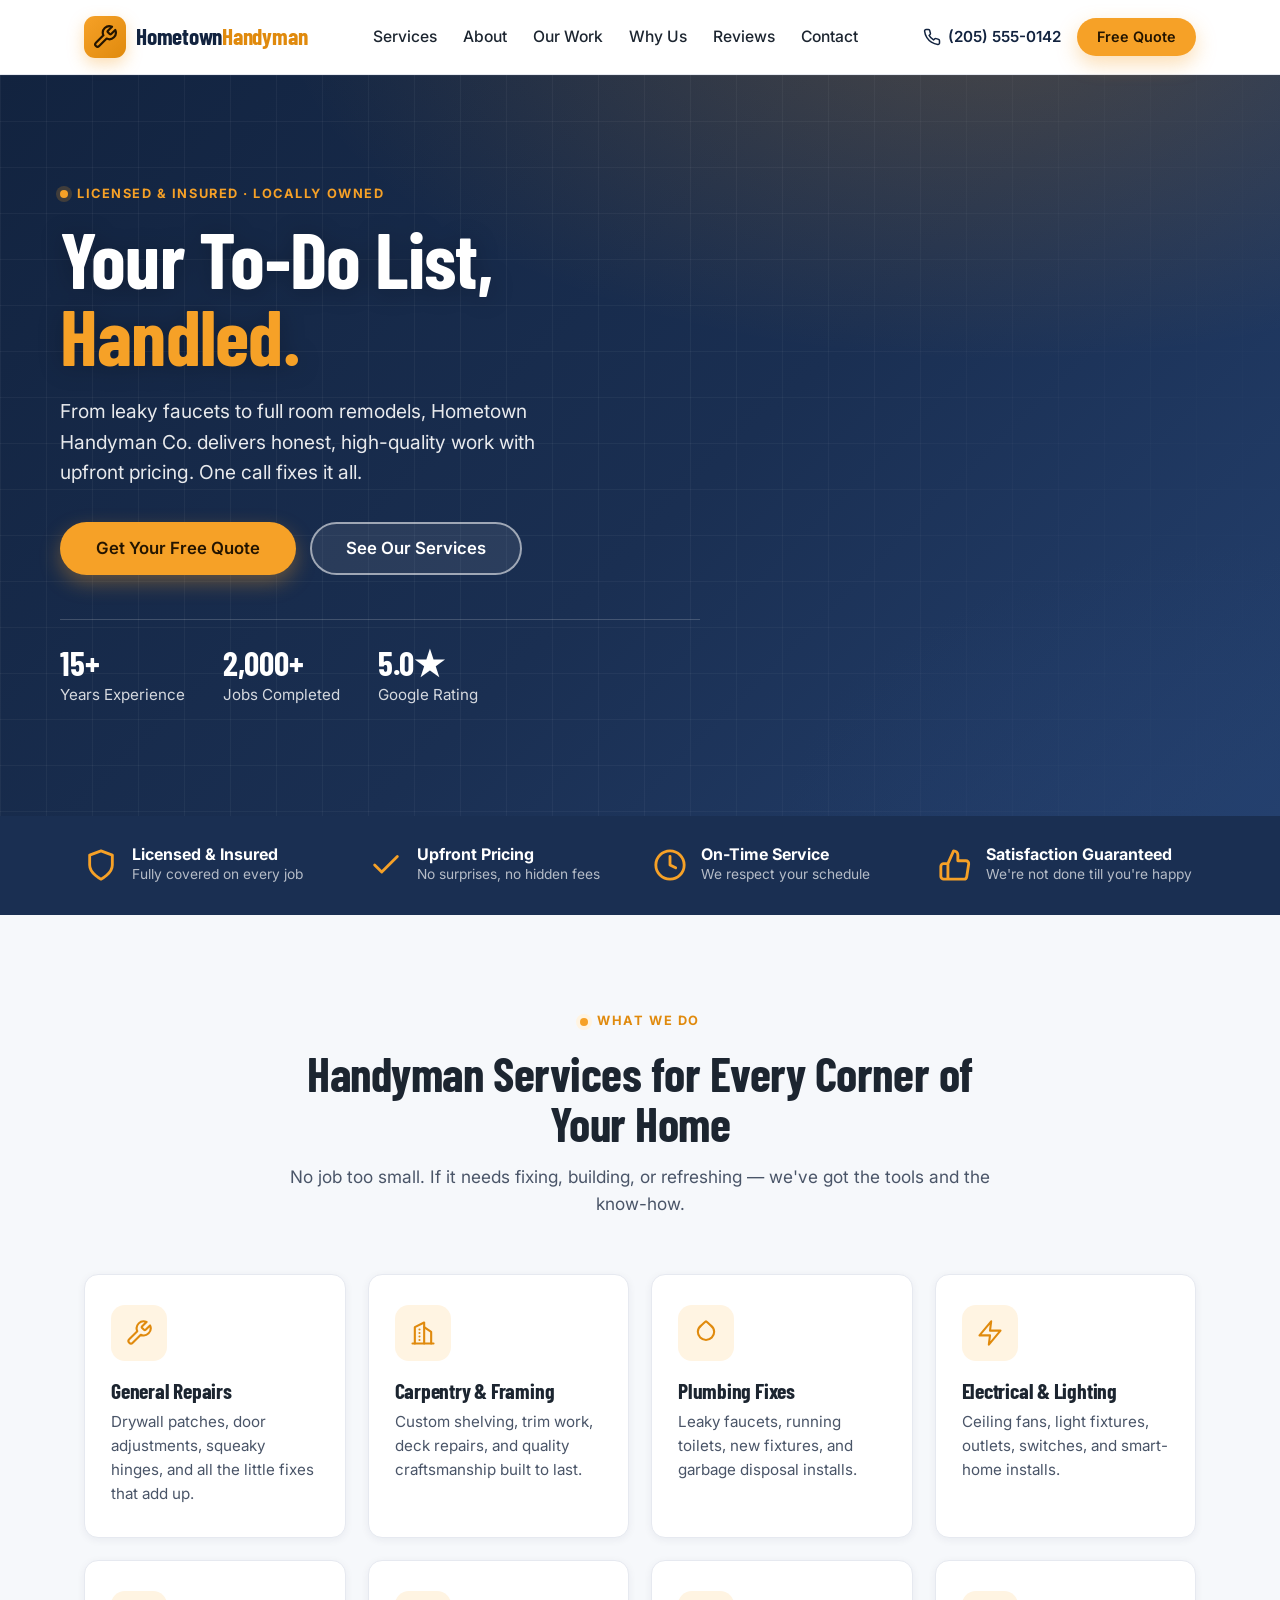
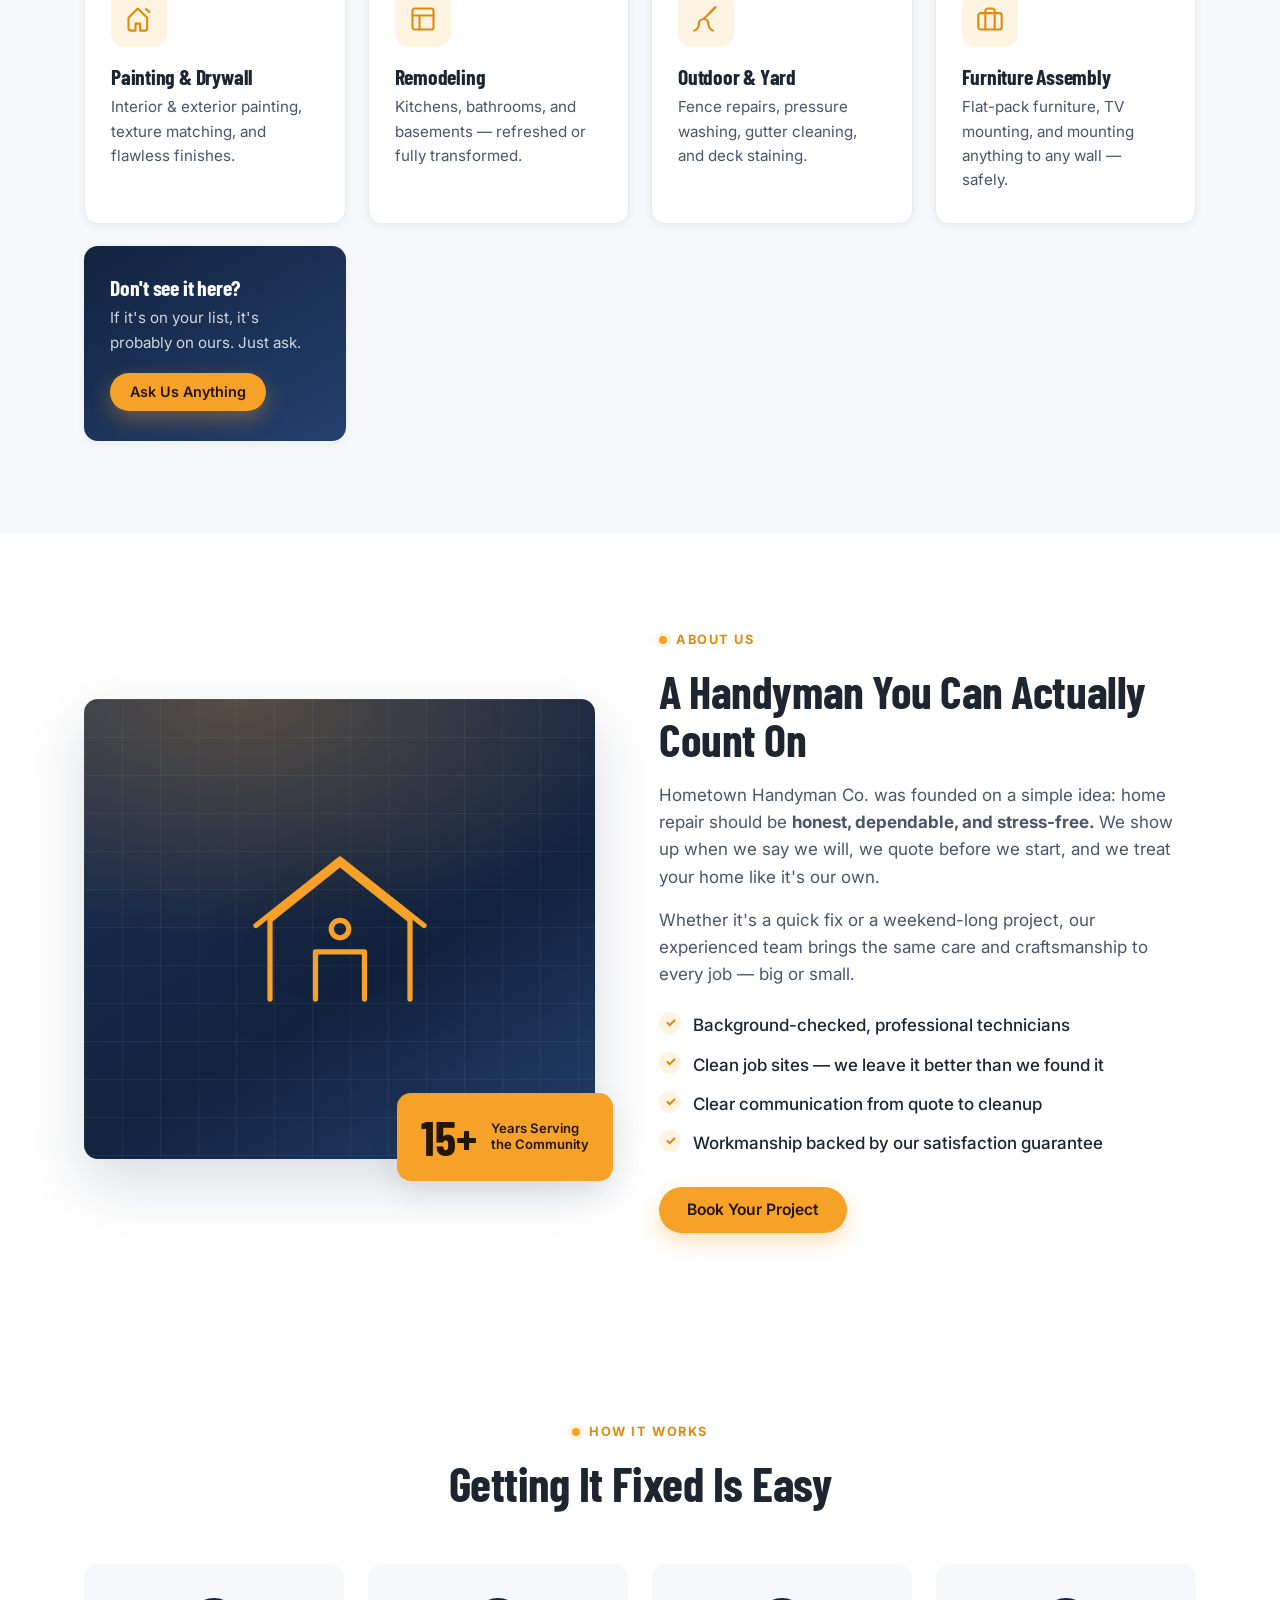
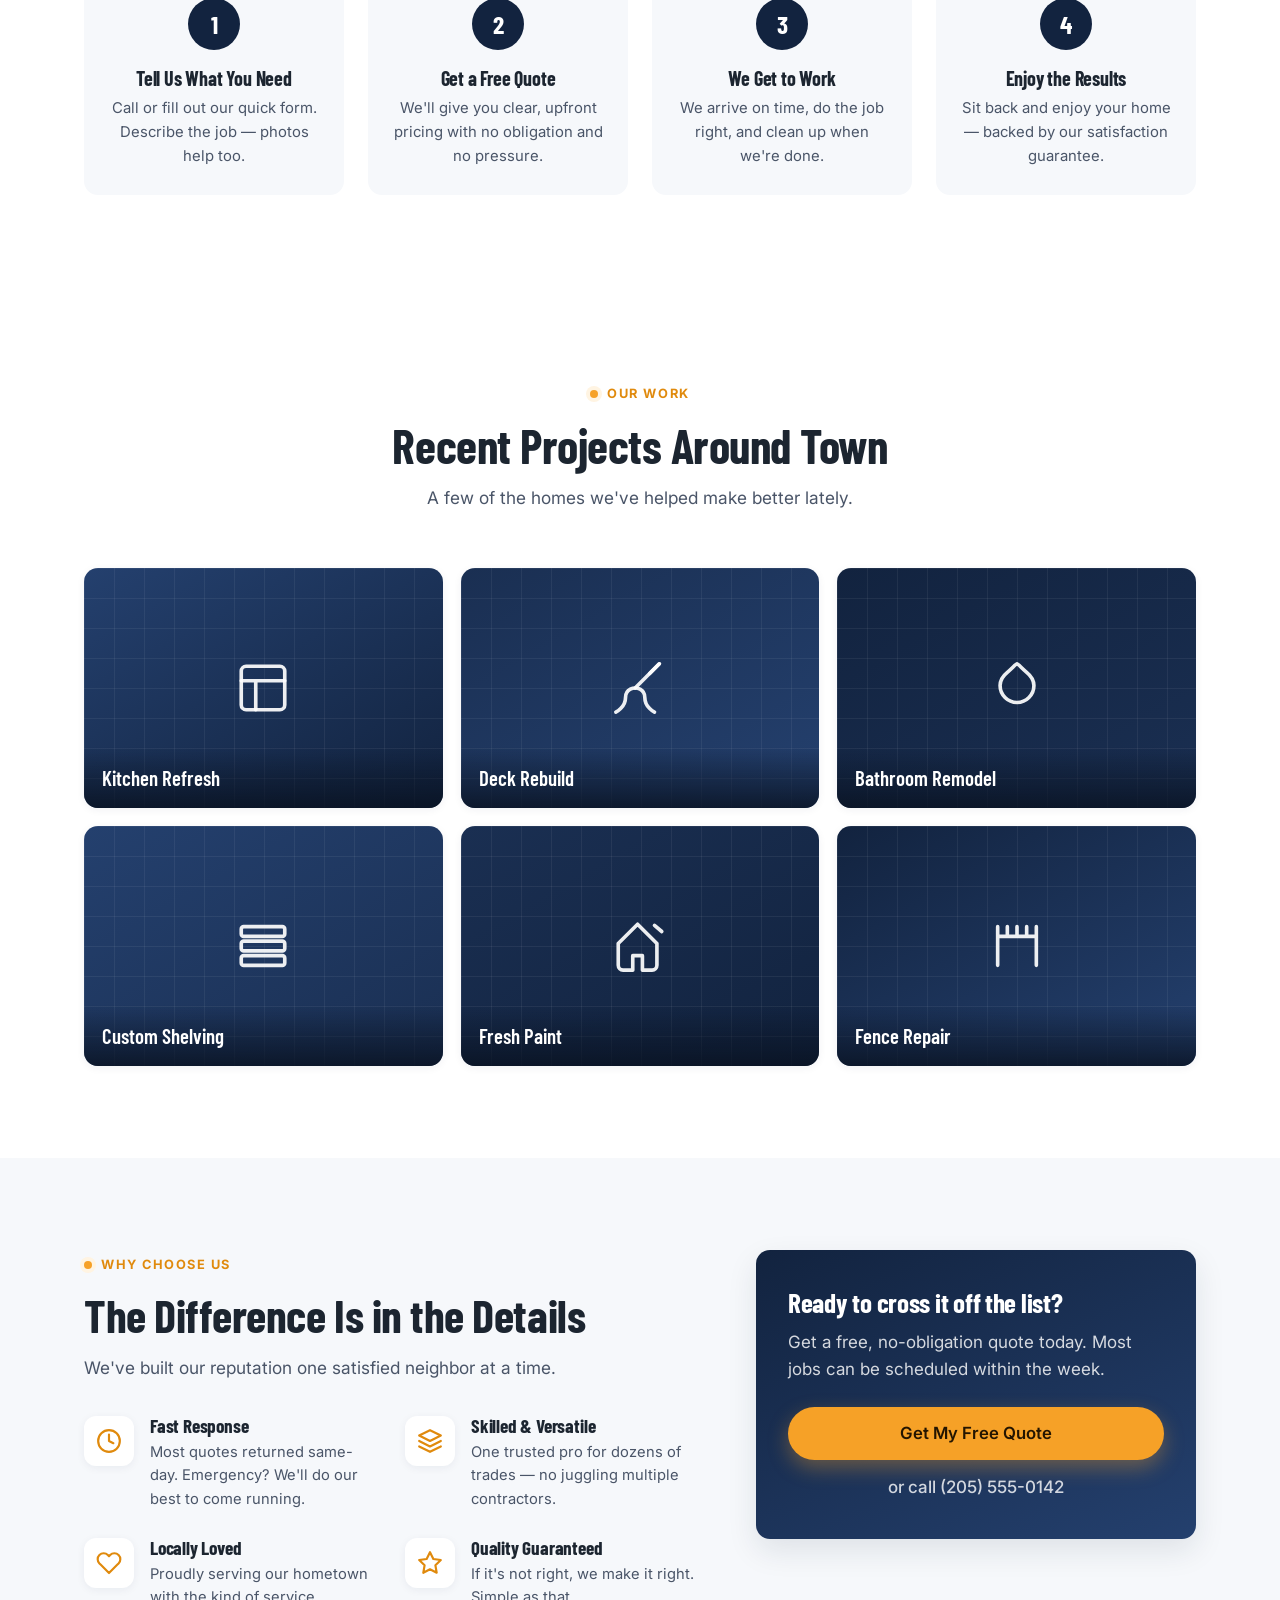
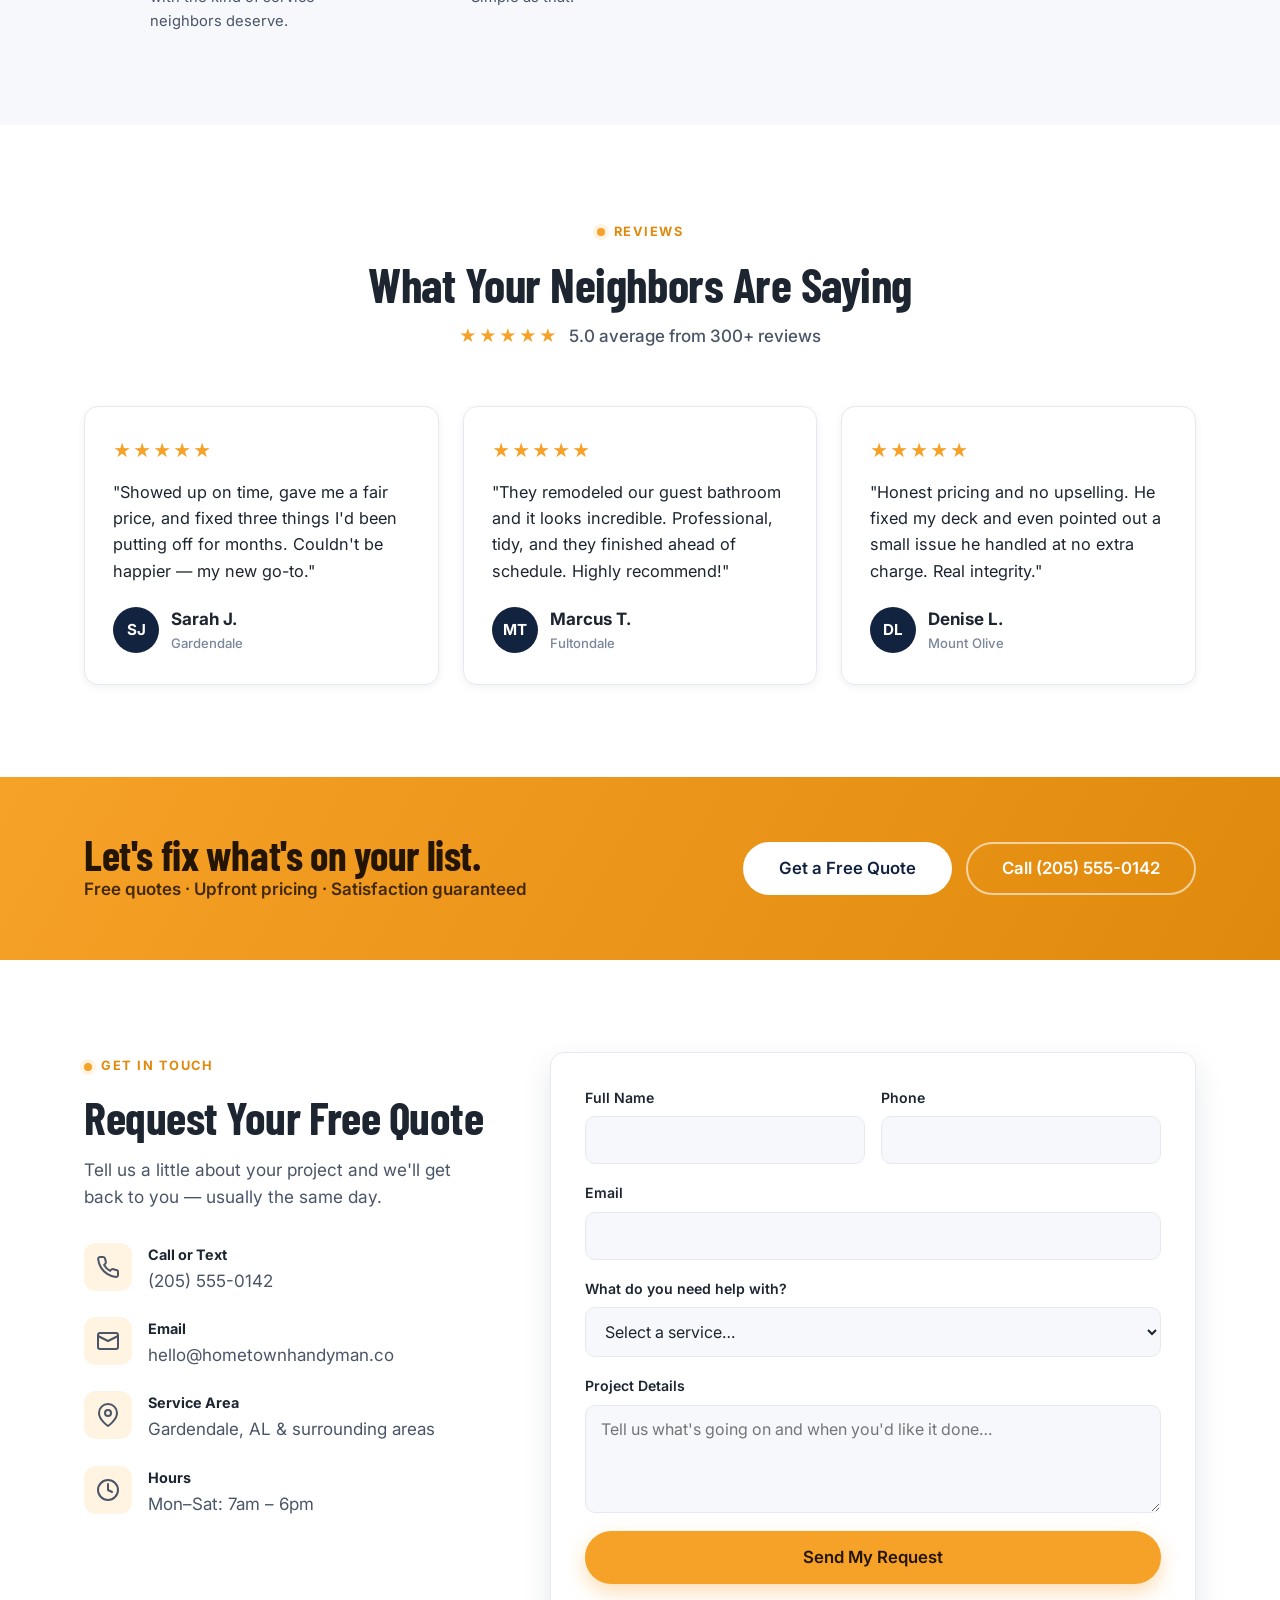
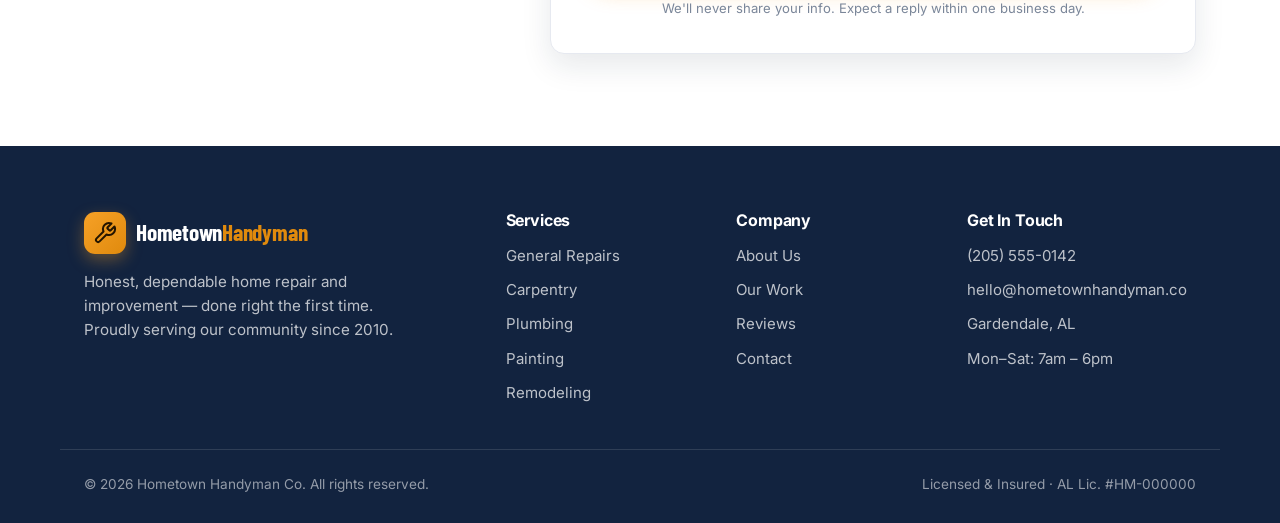
==== index.html @ 4b59eb45 "Build Hometown Handyman Co. marketing website Responsive, dependency-free static site (HTML/CSS/vani" ====
<!DOCTYPE html>
<html lang="en">
<head>
  <meta charset="UTF-8" />
  <meta name="viewport" content="width=device-width, initial-scale=1.0" />
  <title>Hometown Handyman Co. — Reliable Repairs & Home Improvements</title>
  <meta name="description" content="Hometown Handyman Co. provides professional handyman services — repairs, remodeling, carpentry, painting, and more. Licensed, insured, and locally trusted. Get a free quote today." />
  <meta name="theme-color" content="#12233f" />

  <!-- Open Graph / social preview -->
  <meta property="og:title" content="Hometown Handyman Co. — Reliable Repairs & Home Improvements" />
  <meta property="og:description" content="Licensed, insured, and locally trusted. One call fixes it all. Get your free quote today." />
  <meta property="og:type" content="website" />

  <link rel="preconnect" href="https://fonts.googleapis.com" />
  <link rel="preconnect" href="https://fonts.gstatic.com" crossorigin />
  <link href="https://fonts.googleapis.com/css2?family=Barlow+Condensed:wght@500;600;700&family=Inter:wght@400;500;600;700&display=swap" rel="stylesheet" />

  <link rel="stylesheet" href="css/styles.css" />
</head>
<body>
  <!-- ===================== HEADER / NAV ===================== -->
  <header class="site-header" id="top">
    <div class="container header-inner">
      <a href="#top" class="brand" aria-label="Hometown Handyman Co. home">
        <span class="brand-mark" aria-hidden="true">
          <svg viewBox="0 0 24 24" width="26" height="26" fill="none" stroke="currentColor" stroke-width="2" stroke-linecap="round" stroke-linejoin="round">
            <path d="M14.7 6.3a1 1 0 0 0 0 1.4l1.6 1.6a1 1 0 0 0 1.4 0l3.77-3.77a6 6 0 0 1-7.94 7.94l-6.91 6.91a2.12 2.12 0 0 1-3-3l6.91-6.91a6 6 0 0 1 7.94-7.94l-3.76 3.76z"/>
          </svg>
        </span>
        <span class="brand-text">Hometown<span class="brand-accent">Handyman</span></span>
      </a>

      <nav class="main-nav" aria-label="Primary">
        <ul>
          <li><a href="#services">Services</a></li>
          <li><a href="#about">About</a></li>
          <li><a href="#work">Our Work</a></li>
          <li><a href="#why">Why Us</a></li>
          <li><a href="#reviews">Reviews</a></li>
          <li><a href="#contact">Contact</a></li>
        </ul>
      </nav>

      <div class="header-actions">
        <a href="tel:+12055550142" class="header-phone">
          <svg viewBox="0 0 24 24" width="18" height="18" fill="none" stroke="currentColor" stroke-width="2" stroke-linecap="round" stroke-linejoin="round"><path d="M22 16.92v3a2 2 0 0 1-2.18 2 19.79 19.79 0 0 1-8.63-3.07 19.5 19.5 0 0 1-6-6 19.79 19.79 0 0 1-3.07-8.67A2 2 0 0 1 4.11 2h3a2 2 0 0 1 2 1.72c.13.96.36 1.9.7 2.81a2 2 0 0 1-.45 2.11L8.09 9.91a16 16 0 0 0 6 6l1.27-1.27a2 2 0 0 1 2.11-.45c.9.34 1.85.57 2.81.7A2 2 0 0 1 22 16.92z"/></svg>
          <span>(205) 555-0142</span>
        </a>
        <a href="#contact" class="btn btn-primary btn-sm">Free Quote</a>
      </div>

      <button class="nav-toggle" id="navToggle" aria-label="Open menu" aria-expanded="false" aria-controls="mobileNav">
        <span></span><span></span><span></span>
      </button>
    </div>

    <!-- Mobile nav -->
    <nav class="mobile-nav" id="mobileNav" aria-label="Mobile">
      <ul>
        <li><a href="#services">Services</a></li>
        <li><a href="#about">About</a></li>
        <li><a href="#work">Our Work</a></li>
        <li><a href="#why">Why Us</a></li>
        <li><a href="#reviews">Reviews</a></li>
        <li><a href="#contact">Contact</a></li>
      </ul>
      <a href="#contact" class="btn btn-primary btn-block">Get a Free Quote</a>
      <a href="tel:+12055550142" class="mobile-phone">Call (205) 555-0142</a>
    </nav>
  </header>

  <main>
    <!-- ===================== HERO ===================== -->
    <section class="hero">
      <div class="hero-bg" aria-hidden="true"></div>
      <div class="hero-overlay" aria-hidden="true"></div>
      <div class="container hero-inner">
        <div class="hero-content">
          <p class="eyebrow"><span class="dot"></span> Licensed &amp; Insured · Locally Owned</p>
          <h1>Your To-Do List,<br /><span class="highlight">Handled.</span></h1>
          <p class="hero-sub">
            From leaky faucets to full room remodels, Hometown Handyman Co. delivers
            honest, high-quality work with upfront pricing. One call fixes it all.
          </p>
          <div class="hero-cta">
            <a href="#contact" class="btn btn-primary btn-lg">Get Your Free Quote</a>
            <a href="#services" class="btn btn-ghost btn-lg">See Our Services</a>
          </div>
          <ul class="hero-badges">
            <li><strong>15+</strong> Years Experience</li>
            <li><strong>2,000+</strong> Jobs Completed</li>
            <li><strong>5.0★</strong> Google Rating</li>
          </ul>
        </div>
      </div>
    </section>

    <!-- ===================== TRUST BAR ===================== -->
    <section class="trust-bar" aria-label="Guarantees">
      <div class="container trust-grid">
        <div class="trust-item">
          <svg viewBox="0 0 24 24" fill="none" stroke="currentColor" stroke-width="2" stroke-linecap="round" stroke-linejoin="round"><path d="M12 22s8-4 8-10V5l-8-3-8 3v7c0 6 8 10 8 10z"/></svg>
          <div><h3>Licensed &amp; Insured</h3><p>Fully covered on every job</p></div>
        </div>
        <div class="trust-item">
          <svg viewBox="0 0 24 24" fill="none" stroke="currentColor" stroke-width="2" stroke-linecap="round" stroke-linejoin="round"><path d="M20 6 9 17l-5-5"/></svg>
          <div><h3>Upfront Pricing</h3><p>No surprises, no hidden fees</p></div>
        </div>
        <div class="trust-item">
          <svg viewBox="0 0 24 24" fill="none" stroke="currentColor" stroke-width="2" stroke-linecap="round" stroke-linejoin="round"><circle cx="12" cy="12" r="10"/><polyline points="12 6 12 12 16 14"/></svg>
          <div><h3>On-Time Service</h3><p>We respect your schedule</p></div>
        </div>
        <div class="trust-item">
          <svg viewBox="0 0 24 24" fill="none" stroke="currentColor" stroke-width="2" stroke-linecap="round" stroke-linejoin="round"><path d="M14 9V5a3 3 0 0 0-3-3l-4 9v11h11.28a2 2 0 0 0 2-1.7l1.38-9a2 2 0 0 0-2-2.3zM7 22H4a2 2 0 0 1-2-2v-7a2 2 0 0 1 2-2h3"/></svg>
          <div><h3>Satisfaction Guaranteed</h3><p>We're not done till you're happy</p></div>
        </div>
      </div>
    </section>

    <!-- ===================== SERVICES ===================== -->
    <section class="section services" id="services">
      <div class="container">
        <div class="section-head">
          <p class="eyebrow center"><span class="dot"></span> What We Do</p>
          <h2>Handyman Services for Every Corner of Your Home</h2>
          <p class="section-lead">No job too small. If it needs fixing, building, or refreshing — we've got the tools and the know-how.</p>
        </div>

        <div class="services-grid">
          <article class="service-card">
            <div class="service-icon"><svg viewBox="0 0 24 24" fill="none" stroke="currentColor" stroke-width="1.8" stroke-linecap="round" stroke-linejoin="round"><path d="M14.7 6.3a1 1 0 0 0 0 1.4l1.6 1.6a1 1 0 0 0 1.4 0l3.77-3.77a6 6 0 0 1-7.94 7.94l-6.91 6.91a2.12 2.12 0 0 1-3-3l6.91-6.91a6 6 0 0 1 7.94-7.94l-3.76 3.76z"/></svg></div>
            <h3>General Repairs</h3>
            <p>Drywall patches, door adjustments, squeaky hinges, and all the little fixes that add up.</p>
          </article>

          <article class="service-card">
            <div class="service-icon"><svg viewBox="0 0 24 24" fill="none" stroke="currentColor" stroke-width="1.8" stroke-linecap="round" stroke-linejoin="round"><path d="M3 21h18"/><path d="M5 21V7l8-4v18"/><path d="M19 21V11l-6-4"/><path d="M9 9v.01M9 12v.01M9 15v.01M9 18v.01"/></svg></div>
            <h3>Carpentry &amp; Framing</h3>
            <p>Custom shelving, trim work, deck repairs, and quality craftsmanship built to last.</p>
          </article>

          <article class="service-card">
            <div class="service-icon"><svg viewBox="0 0 24 24" fill="none" stroke="currentColor" stroke-width="1.8" stroke-linecap="round" stroke-linejoin="round"><path d="M19 11a7 7 0 0 1-7 7 7 7 0 0 1-7-7c0-2 1-3.9 3-5.5S11.5 2 12 2c.5 0 2 1.9 4 3.5s3 3.5 3 5.5z"/></svg></div>
            <h3>Plumbing Fixes</h3>
            <p>Leaky faucets, running toilets, new fixtures, and garbage disposal installs.</p>
          </article>

          <article class="service-card">
            <div class="service-icon"><svg viewBox="0 0 24 24" fill="none" stroke="currentColor" stroke-width="1.8" stroke-linecap="round" stroke-linejoin="round"><polygon points="13 2 3 14 12 14 11 22 21 10 12 10 13 2"/></svg></div>
            <h3>Electrical &amp; Lighting</h3>
            <p>Ceiling fans, light fixtures, outlets, switches, and smart-home installs.</p>
          </article>

          <article class="service-card">
            <div class="service-icon"><svg viewBox="0 0 24 24" fill="none" stroke="currentColor" stroke-width="1.8" stroke-linecap="round" stroke-linejoin="round"><path d="m19 11-8-8-8 8v9a2 2 0 0 0 2 2h4v-6h4v6h4a2 2 0 0 0 2-2z"/><path d="M18 3.5 21 6"/></svg></div>
            <h3>Painting &amp; Drywall</h3>
            <p>Interior &amp; exterior painting, texture matching, and flawless finishes.</p>
          </article>

          <article class="service-card">
            <div class="service-icon"><svg viewBox="0 0 24 24" fill="none" stroke="currentColor" stroke-width="1.8" stroke-linecap="round" stroke-linejoin="round"><rect x="3" y="3" width="18" height="18" rx="2"/><path d="M3 9h18M9 21V9"/></svg></div>
            <h3>Remodeling</h3>
            <p>Kitchens, bathrooms, and basements — refreshed or fully transformed.</p>
          </article>

          <article class="service-card">
            <div class="service-icon"><svg viewBox="0 0 24 24" fill="none" stroke="currentColor" stroke-width="1.8" stroke-linecap="round" stroke-linejoin="round"><path d="M2 22s4-2 4-6 4-4 4-4 4 0 4 4 4 6 4 6"/><path d="M10 12 20 2"/><path d="m16 6 4-4"/></svg></div>
            <h3>Outdoor &amp; Yard</h3>
            <p>Fence repairs, pressure washing, gutter cleaning, and deck staining.</p>
          </article>

          <article class="service-card">
            <div class="service-icon"><svg viewBox="0 0 24 24" fill="none" stroke="currentColor" stroke-width="1.8" stroke-linecap="round" stroke-linejoin="round"><rect x="2" y="7" width="20" height="14" rx="2"/><path d="M16 21V5a2 2 0 0 0-2-2h-4a2 2 0 0 0-2 2v16"/></svg></div>
            <h3>Furniture Assembly</h3>
            <p>Flat-pack furniture, TV mounting, and mounting anything to any wall — safely.</p>
          </article>

          <article class="service-card service-card--cta">
            <h3>Don't see it here?</h3>
            <p>If it's on your list, it's probably on ours. Just ask.</p>
            <a href="#contact" class="btn btn-primary btn-sm">Ask Us Anything</a>
          </article>
        </div>
      </div>
    </section>

    <!-- ===================== ABOUT ===================== -->
    <section class="section about" id="about">
      <div class="container about-grid">
        <div class="about-media">
          <div class="about-img about-img-1" role="img" aria-label="Handyman at work">
            <svg class="about-art" viewBox="0 0 240 240" fill="none" stroke="currentColor" stroke-width="6" stroke-linecap="round" stroke-linejoin="round" aria-hidden="true">
              <path d="M40 200V110l80-64 80 64v90" />
              <path d="M92 200v-54h56v54" />
              <path d="M24 116 120 40l96 76" />
              <circle cx="120" cy="120" r="10" />
            </svg>
          </div>
          <div class="about-badge">
            <span class="about-badge-num">15+</span>
            <span class="about-badge-label">Years Serving<br />the Community</span>
          </div>
        </div>
        <div class="about-content">
          <p class="eyebrow"><span class="dot"></span> About Us</p>
          <h2>A Handyman You Can Actually Count On</h2>
          <p>
            Hometown Handyman Co. was founded on a simple idea: home repair should be
            <strong>honest, dependable, and stress-free.</strong> We show up when we say we will,
            we quote before we start, and we treat your home like it's our own.
          </p>
          <p>
            Whether it's a quick fix or a weekend-long project, our experienced team brings the
            same care and craftsmanship to every job — big or small.
          </p>
          <ul class="checklist">
            <li>Background-checked, professional technicians</li>
            <li>Clean job sites — we leave it better than we found it</li>
            <li>Clear communication from quote to cleanup</li>
            <li>Workmanship backed by our satisfaction guarantee</li>
          </ul>
          <a href="#contact" class="btn btn-primary">Book Your Project</a>
        </div>
      </div>
    </section>

    <!-- ===================== PROCESS ===================== -->
    <section class="section process">
      <div class="container">
        <div class="section-head">
          <p class="eyebrow center"><span class="dot"></span> How It Works</p>
          <h2>Getting It Fixed Is Easy</h2>
        </div>
        <div class="process-grid">
          <div class="process-step">
            <span class="process-num">1</span>
            <h3>Tell Us What You Need</h3>
            <p>Call or fill out our quick form. Describe the job — photos help too.</p>
          </div>
          <div class="process-step">
            <span class="process-num">2</span>
            <h3>Get a Free Quote</h3>
            <p>We'll give you clear, upfront pricing with no obligation and no pressure.</p>
          </div>
          <div class="process-step">
            <span class="process-num">3</span>
            <h3>We Get to Work</h3>
            <p>We arrive on time, do the job right, and clean up when we're done.</p>
          </div>
          <div class="process-step">
            <span class="process-num">4</span>
            <h3>Enjoy the Results</h3>
            <p>Sit back and enjoy your home — backed by our satisfaction guarantee.</p>
          </div>
        </div>
      </div>
    </section>

    <!-- ===================== WORK / GALLERY ===================== -->
    <section class="section work" id="work">
      <div class="container">
        <div class="section-head">
          <p class="eyebrow center"><span class="dot"></span> Our Work</p>
          <h2>Recent Projects Around Town</h2>
          <p class="section-lead">A few of the homes we've helped make better lately.</p>
        </div>
        <div class="gallery">
          <figure class="gallery-item g1">
            <svg viewBox="0 0 24 24" fill="none" stroke="currentColor" stroke-width="1.5" stroke-linecap="round" stroke-linejoin="round"><rect x="3" y="3" width="18" height="18" rx="2"/><path d="M3 9h18M9 21V9"/></svg>
            <figcaption>Kitchen Refresh</figcaption>
          </figure>
          <figure class="gallery-item g2">
            <svg viewBox="0 0 24 24" fill="none" stroke="currentColor" stroke-width="1.5" stroke-linecap="round" stroke-linejoin="round"><path d="M2 22s4-2 4-6 4-4 4-4 4 0 4 4 4 6 4 6"/><path d="M10 12 20 2"/><path d="m16 6 4-4"/></svg>
            <figcaption>Deck Rebuild</figcaption>
          </figure>
          <figure class="gallery-item g3">
            <svg viewBox="0 0 24 24" fill="none" stroke="currentColor" stroke-width="1.5" stroke-linecap="round" stroke-linejoin="round"><path d="M19 11a7 7 0 0 1-7 7 7 7 0 0 1-7-7c0-2 1-3.9 3-5.5S11.5 2 12 2c.5 0 2 1.9 4 3.5s3 3.5 3 5.5z"/></svg>
            <figcaption>Bathroom Remodel</figcaption>
          </figure>
          <figure class="gallery-item g4">
            <svg viewBox="0 0 24 24" fill="none" stroke="currentColor" stroke-width="1.5" stroke-linecap="round" stroke-linejoin="round"><rect x="3" y="4" width="18" height="4" rx="1"/><rect x="3" y="10" width="18" height="4" rx="1"/><rect x="3" y="16" width="18" height="4" rx="1"/></svg>
            <figcaption>Custom Shelving</figcaption>
          </figure>
          <figure class="gallery-item g5">
            <svg viewBox="0 0 24 24" fill="none" stroke="currentColor" stroke-width="1.5" stroke-linecap="round" stroke-linejoin="round"><path d="m19 11-8-8-8 8v9a2 2 0 0 0 2 2h4v-6h4v6h4a2 2 0 0 0 2-2z"/><path d="M18 3.5 21 6"/></svg>
            <figcaption>Fresh Paint</figcaption>
          </figure>
          <figure class="gallery-item g6">
            <svg viewBox="0 0 24 24" fill="none" stroke="currentColor" stroke-width="1.5" stroke-linecap="round" stroke-linejoin="round"><path d="M4 4v16M4 8h16M20 4v16M8 4v4M12 4v4M16 4v4"/></svg>
            <figcaption>Fence Repair</figcaption>
          </figure>
        </div>
      </div>
    </section>

    <!-- ===================== WHY US ===================== -->
    <section class="section why" id="why">
      <div class="container why-grid">
        <div class="why-content">
          <p class="eyebrow"><span class="dot"></span> Why Choose Us</p>
          <h2>The Difference Is in the Details</h2>
          <p class="section-lead">We've built our reputation one satisfied neighbor at a time.</p>
          <div class="why-list">
            <div class="why-item">
              <div class="why-icon"><svg viewBox="0 0 24 24" fill="none" stroke="currentColor" stroke-width="2" stroke-linecap="round" stroke-linejoin="round"><circle cx="12" cy="12" r="10"/><polyline points="12 6 12 12 16 14"/></svg></div>
              <div><h3>Fast Response</h3><p>Most quotes returned same-day. Emergency? We'll do our best to come running.</p></div>
            </div>
            <div class="why-item">
              <div class="why-icon"><svg viewBox="0 0 24 24" fill="none" stroke="currentColor" stroke-width="2" stroke-linecap="round" stroke-linejoin="round"><path d="M12 2 2 7l10 5 10-5-10-5z"/><path d="m2 17 10 5 10-5M2 12l10 5 10-5"/></svg></div>
              <div><h3>Skilled &amp; Versatile</h3><p>One trusted pro for dozens of trades — no juggling multiple contractors.</p></div>
            </div>
            <div class="why-item">
              <div class="why-icon"><svg viewBox="0 0 24 24" fill="none" stroke="currentColor" stroke-width="2" stroke-linecap="round" stroke-linejoin="round"><path d="M20.84 4.61a5.5 5.5 0 0 0-7.78 0L12 5.67l-1.06-1.06a5.5 5.5 0 0 0-7.78 7.78l1.06 1.06L12 21.23l7.78-7.78 1.06-1.06a5.5 5.5 0 0 0 0-7.78z"/></svg></div>
              <div><h3>Locally Loved</h3><p>Proudly serving our hometown with the kind of service neighbors deserve.</p></div>
            </div>
            <div class="why-item">
              <div class="why-icon"><svg viewBox="0 0 24 24" fill="none" stroke="currentColor" stroke-width="2" stroke-linecap="round" stroke-linejoin="round"><path d="M12 2 15.09 8.26 22 9.27l-5 4.87 1.18 6.88L12 17.77l-6.18 3.25L7 14.14 2 9.27l6.91-1.01z"/></svg></div>
              <div><h3>Quality Guaranteed</h3><p>If it's not right, we make it right. Simple as that.</p></div>
            </div>
          </div>
        </div>
        <aside class="why-cta">
          <h3>Ready to cross it off the list?</h3>
          <p>Get a free, no-obligation quote today. Most jobs can be scheduled within the week.</p>
          <a href="#contact" class="btn btn-primary btn-block btn-lg">Get My Free Quote</a>
          <a href="tel:+12055550142" class="why-call">or call (205) 555-0142</a>
        </aside>
      </div>
    </section>

    <!-- ===================== REVIEWS ===================== -->
    <section class="section reviews" id="reviews">
      <div class="container">
        <div class="section-head">
          <p class="eyebrow center"><span class="dot"></span> Reviews</p>
          <h2>What Your Neighbors Are Saying</h2>
          <div class="reviews-rating"><span class="stars">★★★★★</span> <span>5.0 average from 300+ reviews</span></div>
        </div>
        <div class="reviews-grid">
          <blockquote class="review-card">
            <div class="stars">★★★★★</div>
            <p>"Showed up on time, gave me a fair price, and fixed three things I'd been putting off for months. Couldn't be happier — my new go-to."</p>
            <footer><span class="review-avatar">SJ</span><cite>Sarah J. <small>Gardendale</small></cite></footer>
          </blockquote>
          <blockquote class="review-card">
            <div class="stars">★★★★★</div>
            <p>"They remodeled our guest bathroom and it looks incredible. Professional, tidy, and they finished ahead of schedule. Highly recommend!"</p>
            <footer><span class="review-avatar">MT</span><cite>Marcus T. <small>Fultondale</small></cite></footer>
          </blockquote>
          <blockquote class="review-card">
            <div class="stars">★★★★★</div>
            <p>"Honest pricing and no upselling. He fixed my deck and even pointed out a small issue he handled at no extra charge. Real integrity."</p>
            <footer><span class="review-avatar">DL</span><cite>Denise L. <small>Mount Olive</small></cite></footer>
          </blockquote>
        </div>
      </div>
    </section>

    <!-- ===================== CTA STRIP ===================== -->
    <section class="cta-strip">
      <div class="container cta-strip-inner">
        <div>
          <h2>Let's fix what's on your list.</h2>
          <p>Free quotes · Upfront pricing · Satisfaction guaranteed</p>
        </div>
        <div class="cta-strip-actions">
          <a href="#contact" class="btn btn-light btn-lg">Get a Free Quote</a>
          <a href="tel:+12055550142" class="btn btn-outline-light btn-lg">Call (205) 555-0142</a>
        </div>
      </div>
    </section>

    <!-- ===================== CONTACT ===================== -->
    <section class="section contact" id="contact">
      <div class="container contact-grid">
        <div class="contact-info">
          <p class="eyebrow"><span class="dot"></span> Get In Touch</p>
          <h2>Request Your Free Quote</h2>
          <p class="section-lead">Tell us a little about your project and we'll get back to you — usually the same day.</p>

          <ul class="contact-details">
            <li>
              <span class="ci-icon"><svg viewBox="0 0 24 24" fill="none" stroke="currentColor" stroke-width="2" stroke-linecap="round" stroke-linejoin="round"><path d="M22 16.92v3a2 2 0 0 1-2.18 2 19.79 19.79 0 0 1-8.63-3.07 19.5 19.5 0 0 1-6-6 19.79 19.79 0 0 1-3.07-8.67A2 2 0 0 1 4.11 2h3a2 2 0 0 1 2 1.72c.13.96.36 1.9.7 2.81a2 2 0 0 1-.45 2.11L8.09 9.91a16 16 0 0 0 6 6l1.27-1.27a2 2 0 0 1 2.11-.45c.9.34 1.85.57 2.81.7A2 2 0 0 1 22 16.92z"/></svg></span>
              <div><strong>Call or Text</strong><a href="tel:+12055550142">(205) 555-0142</a></div>
            </li>
            <li>
              <span class="ci-icon"><svg viewBox="0 0 24 24" fill="none" stroke="currentColor" stroke-width="2" stroke-linecap="round" stroke-linejoin="round"><rect x="2" y="4" width="20" height="16" rx="2"/><path d="m22 7-10 5L2 7"/></svg></span>
              <div><strong>Email</strong><a href="mailto:hello@hometownhandyman.co">hello@hometownhandyman.co</a></div>
            </li>
            <li>
              <span class="ci-icon"><svg viewBox="0 0 24 24" fill="none" stroke="currentColor" stroke-width="2" stroke-linecap="round" stroke-linejoin="round"><path d="M21 10c0 7-9 13-9 13s-9-6-9-13a9 9 0 0 1 18 0z"/><circle cx="12" cy="10" r="3"/></svg></span>
              <div><strong>Service Area</strong><span>Gardendale, AL &amp; surrounding areas</span></div>
            </li>
            <li>
              <span class="ci-icon"><svg viewBox="0 0 24 24" fill="none" stroke="currentColor" stroke-width="2" stroke-linecap="round" stroke-linejoin="round"><circle cx="12" cy="12" r="10"/><polyline points="12 6 12 12 16 14"/></svg></span>
              <div><strong>Hours</strong><span>Mon–Sat: 7am – 6pm</span></div>
            </li>
          </ul>
        </div>

        <form class="contact-form" id="quoteForm" novalidate>
          <div class="form-row">
            <div class="field">
              <label for="name">Full Name</label>
              <input type="text" id="name" name="name" autocomplete="name" required />
            </div>
            <div class="field">
              <label for="phone">Phone</label>
              <input type="tel" id="phone" name="phone" autocomplete="tel" required />
            </div>
          </div>
          <div class="field">
            <label for="email">Email</label>
            <input type="email" id="email" name="email" autocomplete="email" required />
          </div>
          <div class="field">
            <label for="service">What do you need help with?</label>
            <select id="service" name="service">
              <option value="">Select a service…</option>
              <option>General Repairs</option>
              <option>Carpentry &amp; Framing</option>
              <option>Plumbing Fixes</option>
              <option>Electrical &amp; Lighting</option>
              <option>Painting &amp; Drywall</option>
              <option>Remodeling</option>
              <option>Outdoor &amp; Yard Work</option>
              <option>Furniture Assembly / Mounting</option>
              <option>Something Else</option>
            </select>
          </div>
          <div class="field">
            <label for="message">Project Details</label>
            <textarea id="message" name="message" rows="4" placeholder="Tell us what's going on and when you'd like it done…"></textarea>
          </div>
          <button type="submit" class="btn btn-primary btn-block btn-lg">Send My Request</button>
          <p class="form-note">We'll never share your info. Expect a reply within one business day.</p>
          <p class="form-success" id="formSuccess" role="status" hidden>✓ Thanks! Your request has been received. We'll be in touch shortly.</p>
        </form>
      </div>
    </section>
  </main>

  <!-- ===================== FOOTER ===================== -->
  <footer class="site-footer">
    <div class="container footer-grid">
      <div class="footer-brand">
        <a href="#top" class="brand brand--footer">
          <span class="brand-mark" aria-hidden="true">
            <svg viewBox="0 0 24 24" width="24" height="24" fill="none" stroke="currentColor" stroke-width="2" stroke-linecap="round" stroke-linejoin="round"><path d="M14.7 6.3a1 1 0 0 0 0 1.4l1.6 1.6a1 1 0 0 0 1.4 0l3.77-3.77a6 6 0 0 1-7.94 7.94l-6.91 6.91a2.12 2.12 0 0 1-3-3l6.91-6.91a6 6 0 0 1 7.94-7.94l-3.76 3.76z"/></svg>
          </span>
          <span class="brand-text">Hometown<span class="brand-accent">Handyman</span></span>
        </a>
        <p>Honest, dependable home repair and improvement — done right the first time. Proudly serving our community since 2010.</p>
      </div>
      <div class="footer-col">
        <h4>Services</h4>
        <ul>
          <li><a href="#services">General Repairs</a></li>
          <li><a href="#services">Carpentry</a></li>
          <li><a href="#services">Plumbing</a></li>
          <li><a href="#services">Painting</a></li>
          <li><a href="#services">Remodeling</a></li>
        </ul>
      </div>
      <div class="footer-col">
        <h4>Company</h4>
        <ul>
          <li><a href="#about">About Us</a></li>
          <li><a href="#work">Our Work</a></li>
          <li><a href="#reviews">Reviews</a></li>
          <li><a href="#contact">Contact</a></li>
        </ul>
      </div>
      <div class="footer-col">
        <h4>Get In Touch</h4>
        <ul>
          <li><a href="tel:+12055550142">(205) 555-0142</a></li>
          <li><a href="mailto:hello@hometownhandyman.co">hello@hometownhandyman.co</a></li>
          <li>Gardendale, AL</li>
          <li>Mon–Sat: 7am – 6pm</li>
        </ul>
      </div>
    </div>
    <div class="container footer-bottom">
      <p>© <span id="year"></span> Hometown Handyman Co. All rights reserved.</p>
      <p class="footer-lic">Licensed &amp; Insured · AL Lic. #HM-000000</p>
    </div>
  </footer>

  <script src="js/main.js"></script>
</body>
</html>
---- css/styles.css ----
/* ============================================================
   Hometown Handyman Co. — Stylesheet
   ============================================================ */

:root {
  /* Brand palette */
  --navy: #12233f;
  --navy-800: #1a2f52;
  --navy-700: #24406e;
  --amber: #f6a127;
  --amber-dark: #e08a0d;
  --amber-soft: #fff4e2;

  --ink: #1c2530;
  --body: #4a5568;
  --muted: #7a8699;
  --line: #e6e9f0;
  --bg: #ffffff;
  --bg-soft: #f6f8fb;
  --bg-navy: var(--navy);

  --radius: 14px;
  --radius-sm: 10px;
  --shadow-sm: 0 2px 8px rgba(18, 35, 63, 0.06);
  --shadow: 0 12px 30px rgba(18, 35, 63, 0.10);
  --shadow-lg: 0 24px 60px rgba(18, 35, 63, 0.16);

  --container: 1160px;
  --ff-head: "Barlow Condensed", "Arial Narrow", sans-serif;
  --ff-body: "Inter", system-ui, -apple-system, Segoe UI, Roboto, sans-serif;
}

/* ---------- Reset / base ---------- */
*, *::before, *::after { box-sizing: border-box; }
* { margin: 0; }
html { scroll-behavior: smooth; -webkit-text-size-adjust: 100%; }
body {
  font-family: var(--ff-body);
  color: var(--body);
  background: var(--bg);
  line-height: 1.6;
  font-size: 17px;
  -webkit-font-smoothing: antialiased;
  overflow-x: hidden;
}
img { max-width: 100%; display: block; }
a { color: inherit; text-decoration: none; }
ul { list-style: none; padding: 0; }
h1, h2, h3, h4 {
  font-family: var(--ff-head);
  color: var(--ink);
  line-height: 1.05;
  font-weight: 700;
  letter-spacing: -0.01em;
}

.container { width: 100%; max-width: var(--container); margin: 0 auto; padding: 0 24px; }

.section { padding: 92px 0; }
.section-head { max-width: 720px; margin: 0 auto 56px; text-align: center; }
.section-head h2 { font-size: clamp(2rem, 4vw, 3rem); margin-bottom: 14px; }
.section-lead { color: var(--body); font-size: 1.08rem; }

/* ---------- Eyebrow ---------- */
.eyebrow {
  display: inline-flex; align-items: center; gap: 9px;
  font-family: var(--ff-body);
  font-weight: 700; font-size: 0.8rem; letter-spacing: 0.12em; text-transform: uppercase;
  color: var(--amber-dark);
  margin-bottom: 16px;
}
.eyebrow.center { justify-content: center; }
.eyebrow .dot { width: 8px; height: 8px; border-radius: 50%; background: var(--amber); box-shadow: 0 0 0 4px var(--amber-soft); }

/* ---------- Buttons ---------- */
.btn {
  display: inline-flex; align-items: center; justify-content: center; gap: 8px;
  font-family: var(--ff-body); font-weight: 600; font-size: 0.98rem;
  padding: 13px 26px; border-radius: 999px; border: 2px solid transparent;
  cursor: pointer; transition: transform .15s ease, box-shadow .2s ease, background .2s ease, color .2s ease;
  white-space: nowrap; line-height: 1;
}
.btn:active { transform: translateY(1px); }
.btn-primary { background: var(--amber); color: #241500; box-shadow: 0 8px 20px rgba(246, 161, 39, 0.35); }
.btn-primary:hover { background: var(--amber-dark); transform: translateY(-2px); box-shadow: 0 12px 26px rgba(246, 161, 39, 0.45); }
.btn-ghost { background: rgba(255,255,255,.08); color: #fff; border-color: rgba(255,255,255,.55); }
.btn-ghost:hover { background: #fff; color: var(--navy); }
.btn-light { background: #fff; color: var(--navy); }
.btn-light:hover { transform: translateY(-2px); box-shadow: var(--shadow); }
.btn-outline-light { background: transparent; color: #fff; border-color: rgba(255,255,255,.6); }
.btn-outline-light:hover { background: rgba(255,255,255,.12); }
.btn-sm { padding: 10px 18px; font-size: 0.9rem; }
.btn-lg { padding: 16px 34px; font-size: 1.05rem; }
.btn-block { display: flex; width: 100%; }

/* ============================================================
   HEADER
   ============================================================ */
.site-header {
  position: sticky; top: 0; z-index: 50;
  background: rgba(255,255,255,0.92);
  backdrop-filter: saturate(180%) blur(10px);
  border-bottom: 1px solid var(--line);
  transition: box-shadow .25s ease;
}
.site-header.scrolled { box-shadow: var(--shadow-sm); }
.header-inner { display: flex; align-items: center; justify-content: space-between; height: 74px; gap: 20px; }

.brand { display: inline-flex; align-items: center; gap: 10px; font-family: var(--ff-head); font-weight: 700; font-size: 1.45rem; color: var(--navy); letter-spacing: -0.01em; }
.brand-mark {
  display: grid; place-items: center; width: 42px; height: 42px; border-radius: 11px;
  background: linear-gradient(135deg, var(--amber), var(--amber-dark)); color: #241500;
  box-shadow: 0 6px 16px rgba(246,161,39,.35);
}
.brand-text { line-height: 1; }
.brand-accent { color: var(--amber-dark); }

.main-nav ul { display: flex; gap: 26px; }
.main-nav a { font-weight: 500; font-size: 0.98rem; color: var(--ink); position: relative; padding: 6px 0; transition: color .2s; white-space: nowrap; }
.main-nav a::after { content: ""; position: absolute; left: 0; bottom: 0; width: 0; height: 2px; background: var(--amber); transition: width .25s ease; }
.main-nav a:hover { color: var(--amber-dark); }
.main-nav a:hover::after { width: 100%; }

.header-actions { display: flex; align-items: center; gap: 16px; }
.header-phone { display: inline-flex; align-items: center; gap: 7px; font-weight: 600; color: var(--navy); font-size: 0.95rem; white-space: nowrap; }
.header-phone:hover { color: var(--amber-dark); }

/* mobile toggle */
.nav-toggle { display: none; flex-direction: column; gap: 5px; background: none; border: 0; cursor: pointer; padding: 8px; }
.nav-toggle span { width: 26px; height: 3px; background: var(--navy); border-radius: 3px; transition: transform .25s ease, opacity .2s ease; }
.nav-toggle.open span:nth-child(1) { transform: translateY(8px) rotate(45deg); }
.nav-toggle.open span:nth-child(2) { opacity: 0; }
.nav-toggle.open span:nth-child(3) { transform: translateY(-8px) rotate(-45deg); }

.mobile-nav {
  display: none; flex-direction: column; gap: 6px; padding: 18px 24px 26px;
  background: #fff; border-bottom: 1px solid var(--line);
}
.mobile-nav.open { display: flex; }
.mobile-nav ul { display: flex; flex-direction: column; }
.mobile-nav a { padding: 12px 4px; font-weight: 500; border-bottom: 1px solid var(--line); color: var(--ink); }
.mobile-nav .btn { margin-top: 14px; }
.mobile-phone { text-align: center; margin-top: 12px; font-weight: 600; color: var(--navy); }

/* ============================================================
   HERO
   ============================================================ */
.hero { position: relative; color: #fff; overflow: hidden; background: var(--navy); }
.hero-bg {
  position: absolute; inset: 0;
  background:
    radial-gradient(1200px 600px at 78% -10%, rgba(246,161,39,0.22), transparent 60%),
    radial-gradient(900px 500px at 100% 100%, rgba(36,64,110,0.55), transparent 55%),
    linear-gradient(135deg, #12233f 0%, #1a2f52 55%, #24406e 100%);
}
.hero-overlay {
  position: absolute; inset: 0;
  /* Blueprint grid texture */
  background-image:
    linear-gradient(rgba(255,255,255,0.045) 1px, transparent 1px),
    linear-gradient(90deg, rgba(255,255,255,0.045) 1px, transparent 1px);
  background-size: 46px 46px;
  -webkit-mask-image: linear-gradient(105deg, #000 0%, #000 55%, transparent 100%);
          mask-image: linear-gradient(105deg, #000 0%, #000 55%, transparent 100%);
}
.hero-inner { position: relative; z-index: 2; padding: 104px 0 108px; }
.hero-content { max-width: 640px; }
.hero .eyebrow { color: var(--amber); }
.hero .eyebrow .dot { box-shadow: 0 0 0 4px rgba(246,161,39,.2); }
.hero h1 {
  color: #fff; font-size: clamp(2.9rem, 6.5vw, 4.9rem); line-height: 0.98; margin-bottom: 22px;
  text-shadow: 0 2px 24px rgba(0,0,0,.25);
}
.hero h1 .highlight { color: var(--amber); }
.hero-sub { font-size: 1.2rem; color: rgba(255,255,255,.9); max-width: 540px; margin-bottom: 34px; }
.hero-cta { display: flex; gap: 14px; flex-wrap: wrap; margin-bottom: 44px; }
.hero-badges { display: flex; gap: 38px; flex-wrap: wrap; padding-top: 26px; border-top: 1px solid rgba(255,255,255,.18); }
.hero-badges li { font-size: 0.95rem; color: rgba(255,255,255,.82); }
.hero-badges strong { display: block; font-family: var(--ff-head); font-size: 2.1rem; color: #fff; line-height: 1; margin-bottom: 4px; }

/* ============================================================
   TRUST BAR
   ============================================================ */
.trust-bar { background: var(--navy-800); color: #fff; padding: 30px 0; }
.trust-grid { display: grid; grid-template-columns: repeat(4, 1fr); gap: 26px; }
.trust-item { display: flex; align-items: center; gap: 14px; }
.trust-item svg { width: 34px; height: 34px; color: var(--amber); flex-shrink: 0; }
.trust-item h3 { color: #fff; font-family: var(--ff-body); font-size: 1rem; font-weight: 700; letter-spacing: 0; }
.trust-item p { font-size: 0.86rem; color: rgba(255,255,255,.68); }

/* ============================================================
   SERVICES
   ============================================================ */
.services { background: var(--bg-soft); }
.services-grid { display: grid; grid-template-columns: repeat(4, 1fr); gap: 22px; }
.service-card {
  background: #fff; border: 1px solid var(--line); border-radius: var(--radius);
  padding: 30px 26px; box-shadow: var(--shadow-sm);
  transition: transform .2s ease, box-shadow .25s ease, border-color .2s ease;
}
.service-card:hover { transform: translateY(-6px); box-shadow: var(--shadow); border-color: transparent; }
.service-icon {
  display: grid; place-items: center; width: 56px; height: 56px; border-radius: 14px;
  background: var(--amber-soft); color: var(--amber-dark); margin-bottom: 18px;
}
.service-icon svg { width: 28px; height: 28px; }
.service-card h3 { font-size: 1.35rem; margin-bottom: 8px; }
.service-card p { font-size: 0.95rem; color: var(--body); }
.service-card--cta {
  background: linear-gradient(150deg, var(--navy), var(--navy-700));
  color: #fff; display: flex; flex-direction: column; align-items: flex-start; justify-content: center;
  border: none;
}
.service-card--cta h3 { color: #fff; }
.service-card--cta p { color: rgba(255,255,255,.8); margin-bottom: 18px; }

/* ============================================================
   ABOUT
   ============================================================ */
.about-grid { display: grid; grid-template-columns: 1fr 1.05fr; gap: 64px; align-items: center; }
.about-media { position: relative; }
.about-img {
  border-radius: var(--radius); min-height: 460px; box-shadow: var(--shadow-lg);
  display: grid; place-items: center; overflow: hidden; position: relative; color: rgba(255,255,255,.9);
}
.about-img-1 {
  background:
    radial-gradient(700px 400px at 30% 0%, rgba(246,161,39,0.28), transparent 60%),
    linear-gradient(150deg, #1a2f52 0%, #12233f 60%, #24406e 100%);
}
.about-img-1::before {
  content: ""; position: absolute; inset: 0;
  background-image:
    linear-gradient(rgba(255,255,255,0.05) 1px, transparent 1px),
    linear-gradient(90deg, rgba(255,255,255,0.05) 1px, transparent 1px);
  background-size: 38px 38px;
}
.about-art { width: 46%; max-width: 210px; color: var(--amber); position: relative; z-index: 1; filter: drop-shadow(0 8px 24px rgba(0,0,0,.35)); }
.about-badge {
  position: absolute; right: -18px; bottom: -22px;
  background: var(--amber); color: #241500; border-radius: var(--radius);
  padding: 20px 24px; box-shadow: var(--shadow); display: flex; align-items: center; gap: 14px;
}
.about-badge-num { font-family: var(--ff-head); font-size: 3rem; font-weight: 700; line-height: 1; }
.about-badge-label { font-size: 0.82rem; font-weight: 600; line-height: 1.2; }

.about-content h2 { font-size: clamp(2rem, 4vw, 2.9rem); margin-bottom: 18px; }
.about-content p { margin-bottom: 16px; }
.checklist { margin: 24px 0 30px; display: grid; gap: 12px; }
.checklist li { position: relative; padding-left: 34px; color: var(--ink); font-weight: 500; }
.checklist li::before {
  content: "✓"; position: absolute; left: 0; top: 0;
  width: 22px; height: 22px; border-radius: 50%; background: var(--amber-soft); color: var(--amber-dark);
  display: grid; place-items: center; font-size: 0.8rem; font-weight: 800;
}

/* ============================================================
   PROCESS
   ============================================================ */
.process-grid { display: grid; grid-template-columns: repeat(4, 1fr); gap: 24px; counter-reset: step; }
.process-step { position: relative; padding: 34px 24px 26px; background: var(--bg-soft); border-radius: var(--radius); text-align: center; }
.process-num {
  display: grid; place-items: center; width: 52px; height: 52px; margin: 0 auto 18px;
  border-radius: 50%; background: var(--navy); color: #fff; font-family: var(--ff-head); font-size: 1.6rem; font-weight: 700;
}
.process-step h3 { font-size: 1.25rem; margin-bottom: 8px; }
.process-step p { font-size: 0.93rem; }

/* ============================================================
   WORK / GALLERY
   ============================================================ */
.gallery { display: grid; grid-template-columns: repeat(3, 1fr); gap: 18px; }
.gallery-item {
  position: relative; min-height: 240px; border-radius: var(--radius); overflow: hidden;
  box-shadow: var(--shadow-sm); display: grid; place-items: center;
  transition: transform .2s ease, box-shadow .25s ease;
}
.gallery-item:hover { transform: translateY(-5px); box-shadow: var(--shadow); }
.gallery-item::before {
  content: ""; position: absolute; inset: 0;
  background-image:
    linear-gradient(rgba(255,255,255,0.06) 1px, transparent 1px),
    linear-gradient(90deg, rgba(255,255,255,0.06) 1px, transparent 1px);
  background-size: 30px 30px;
}
.gallery-item svg { width: 58px; height: 58px; color: rgba(255,255,255,.92); position: relative; z-index: 1; transition: transform .25s ease; }
.gallery-item:hover svg { transform: scale(1.08); }
.gallery-item figcaption {
  position: absolute; left: 0; right: 0; bottom: 0; z-index: 2; padding: 14px 18px;
  color: #fff; font-family: var(--ff-head); font-size: 1.3rem; font-weight: 600;
  background: linear-gradient(to top, rgba(9,18,33,.82), transparent);
}
.g1 { background: linear-gradient(150deg, #24406e, #12233f); }
.g2 { background: linear-gradient(150deg, #1a2f52, #24406e); }
.g3 { background: linear-gradient(150deg, #12233f, #1a2f52); }
.g4 { background: linear-gradient(150deg, #24406e, #1a2f52); }
.g5 { background: linear-gradient(150deg, #1a2f52, #12233f); }
.g6 { background: linear-gradient(150deg, #12233f, #24406e); }

/* ============================================================
   WHY US
   ============================================================ */
.why { background: var(--bg-soft); }
.why-grid { display: grid; grid-template-columns: 1.4fr 1fr; gap: 56px; align-items: start; }
.why-content h2 { font-size: clamp(2rem, 4vw, 2.9rem); margin-bottom: 14px; }
.why-list { display: grid; grid-template-columns: 1fr 1fr; gap: 26px; margin-top: 34px; }
.why-item { display: flex; gap: 16px; }
.why-icon { flex-shrink: 0; display: grid; place-items: center; width: 50px; height: 50px; border-radius: 12px; background: #fff; color: var(--amber-dark); box-shadow: var(--shadow-sm); }
.why-icon svg { width: 26px; height: 26px; }
.why-item h3 { font-size: 1.2rem; margin-bottom: 5px; }
.why-item p { font-size: 0.92rem; }
.why-cta {
  background: linear-gradient(155deg, var(--navy), var(--navy-700)); color: #fff;
  border-radius: var(--radius); padding: 38px 32px; box-shadow: var(--shadow); position: sticky; top: 100px;
}
.why-cta h3 { color: #fff; font-size: 1.7rem; margin-bottom: 12px; }
.why-cta p { color: rgba(255,255,255,.82); margin-bottom: 24px; }
.why-call { display: block; text-align: center; margin-top: 14px; color: rgba(255,255,255,.8); font-weight: 500; }
.why-call:hover { color: var(--amber); }

/* ============================================================
   REVIEWS
   ============================================================ */
.reviews-rating { display: flex; align-items: center; justify-content: center; gap: 10px; margin-top: 12px; color: var(--body); font-weight: 500; }
.stars { color: var(--amber); letter-spacing: 2px; }
.reviews-grid { display: grid; grid-template-columns: repeat(3, 1fr); gap: 24px; }
.review-card { background: #fff; border: 1px solid var(--line); border-radius: var(--radius); padding: 30px 28px; box-shadow: var(--shadow-sm); }
.review-card .stars { font-size: 1.1rem; margin-bottom: 14px; display: block; }
.review-card p { color: var(--ink); font-size: 1.02rem; margin-bottom: 22px; }
.review-card footer { display: flex; align-items: center; gap: 12px; }
.review-avatar { display: grid; place-items: center; width: 46px; height: 46px; border-radius: 50%; background: var(--navy); color: #fff; font-weight: 700; font-size: 0.95rem; }
.review-card cite { font-style: normal; font-weight: 700; color: var(--ink); }
.review-card cite small { display: block; font-weight: 500; color: var(--muted); font-size: 0.82rem; }

/* ============================================================
   CTA STRIP
   ============================================================ */
.cta-strip { background: linear-gradient(120deg, var(--amber), var(--amber-dark)); color: #241500; padding: 56px 0; }
.cta-strip-inner { display: flex; align-items: center; justify-content: space-between; gap: 30px; flex-wrap: wrap; }
.cta-strip h2 { color: #241500; font-size: clamp(1.8rem, 3.5vw, 2.6rem); }
.cta-strip p { font-weight: 600; opacity: .85; }
.cta-strip-actions { display: flex; gap: 14px; flex-wrap: wrap; }
.cta-strip .btn-light { color: var(--navy); }

/* ============================================================
   CONTACT
   ============================================================ */
.contact-grid { display: grid; grid-template-columns: 1fr 1.1fr; gap: 60px; align-items: start; }
.contact-info h2 { font-size: clamp(2rem, 4vw, 2.9rem); margin-bottom: 14px; }
.contact-details { margin-top: 32px; display: grid; gap: 22px; }
.contact-details li { display: flex; gap: 16px; align-items: flex-start; }
.ci-icon { flex-shrink: 0; display: grid; place-items: center; width: 48px; height: 48px; border-radius: 12px; background: var(--amber-soft); color: var(--amber-dark); }
.ci-icon svg { width: 24px; height: 24px; }
.contact-details strong { display: block; color: var(--ink); font-size: 0.9rem; margin-bottom: 2px; }
.contact-details a, .contact-details span { color: var(--body); }
.contact-details a:hover { color: var(--amber-dark); }

.contact-form { background: #fff; border: 1px solid var(--line); border-radius: var(--radius); padding: 34px; box-shadow: var(--shadow); }
.form-row { display: grid; grid-template-columns: 1fr 1fr; gap: 16px; }
.field { margin-bottom: 18px; display: flex; flex-direction: column; }
.field label { font-size: 0.88rem; font-weight: 600; color: var(--ink); margin-bottom: 7px; }
.field input, .field select, .field textarea {
  font-family: var(--ff-body); font-size: 1rem; color: var(--ink);
  padding: 13px 15px; border: 1.5px solid var(--line); border-radius: var(--radius-sm);
  background: var(--bg-soft); transition: border-color .2s, box-shadow .2s, background .2s;
}
.field input:focus, .field select:focus, .field textarea:focus {
  outline: none; border-color: var(--amber); background: #fff; box-shadow: 0 0 0 3px rgba(246,161,39,.16);
}
.field textarea { resize: vertical; }
.field input.invalid, .field select.invalid, .field textarea.invalid { border-color: #e0523c; box-shadow: 0 0 0 3px rgba(224,82,60,.12); }
.form-note { font-size: 0.82rem; color: var(--muted); text-align: center; margin-top: 14px; }
.form-success { margin-top: 16px; text-align: center; font-weight: 600; color: #1f8a4c; background: #e9f8ef; border: 1px solid #bfe9cf; padding: 12px; border-radius: var(--radius-sm); }

/* ============================================================
   FOOTER
   ============================================================ */
.site-footer { background: var(--navy); color: rgba(255,255,255,.72); padding: 66px 0 28px; }
.footer-grid { display: grid; grid-template-columns: 2fr 1fr 1fr 1.2fr; gap: 40px; padding-bottom: 44px; border-bottom: 1px solid rgba(255,255,255,.12); }
.brand--footer { color: #fff; margin-bottom: 16px; }
.footer-brand p { font-size: 0.95rem; max-width: 320px; }
.footer-col h4 { color: #fff; font-family: var(--ff-body); font-size: 1rem; font-weight: 700; margin-bottom: 16px; }
.footer-col ul { display: grid; gap: 10px; }
.footer-col a, .footer-col li { font-size: 0.94rem; color: rgba(255,255,255,.72); transition: color .2s; }
.footer-col a:hover { color: var(--amber); }
.footer-bottom { display: flex; align-items: center; justify-content: space-between; flex-wrap: wrap; gap: 10px; padding-top: 24px; font-size: 0.85rem; color: rgba(255,255,255,.55); }

/* ============================================================
   RESPONSIVE
   ============================================================ */
@media (max-width: 1024px) {
  .services-grid { grid-template-columns: repeat(2, 1fr); }
  .process-grid { grid-template-columns: repeat(2, 1fr); }
  .trust-grid { grid-template-columns: repeat(2, 1fr); }
  .why-grid { grid-template-columns: 1fr; gap: 40px; }
  .why-cta { position: static; }
  .footer-grid { grid-template-columns: 1fr 1fr; }
}

@media (max-width: 860px) {
  .main-nav, .header-phone { display: none; }
  .nav-toggle { display: flex; }
  .header-actions .btn { display: none; }
  .about-grid { grid-template-columns: 1fr; gap: 56px; }
  .about-media { max-width: 520px; }
  .contact-grid { grid-template-columns: 1fr; gap: 44px; }
  .gallery { grid-template-columns: repeat(2, 1fr); }
}

@media (max-width: 560px) {
  body { font-size: 16px; }
  .section { padding: 66px 0; }
  .container { padding: 0 18px; }
  .hero-inner { padding: 72px 0 76px; }
  .hero-cta { flex-direction: column; }
  .hero-cta .btn { width: 100%; }
  .hero-badges { gap: 24px; }
  .services-grid, .process-grid, .trust-grid, .gallery, .reviews-grid, .why-list { grid-template-columns: 1fr; }
  .form-row { grid-template-columns: 1fr; }
  .footer-grid { grid-template-columns: 1fr; gap: 30px; }
  .about-badge { right: 12px; }
  .cta-strip-inner { flex-direction: column; text-align: center; }
  .cta-strip-actions { justify-content: center; }
}

/* Reduced motion */
@media (prefers-reduced-motion: reduce) {
  html { scroll-behavior: auto; }
  *, *::before, *::after { animation-duration: .01ms !important; transition-duration: .01ms !important; }
}

/* Reveal-on-scroll */
.reveal { opacity: 0; transform: translateY(24px); transition: opacity .6s ease, transform .6s ease; }
.reveal.visible { opacity: 1; transform: none; }
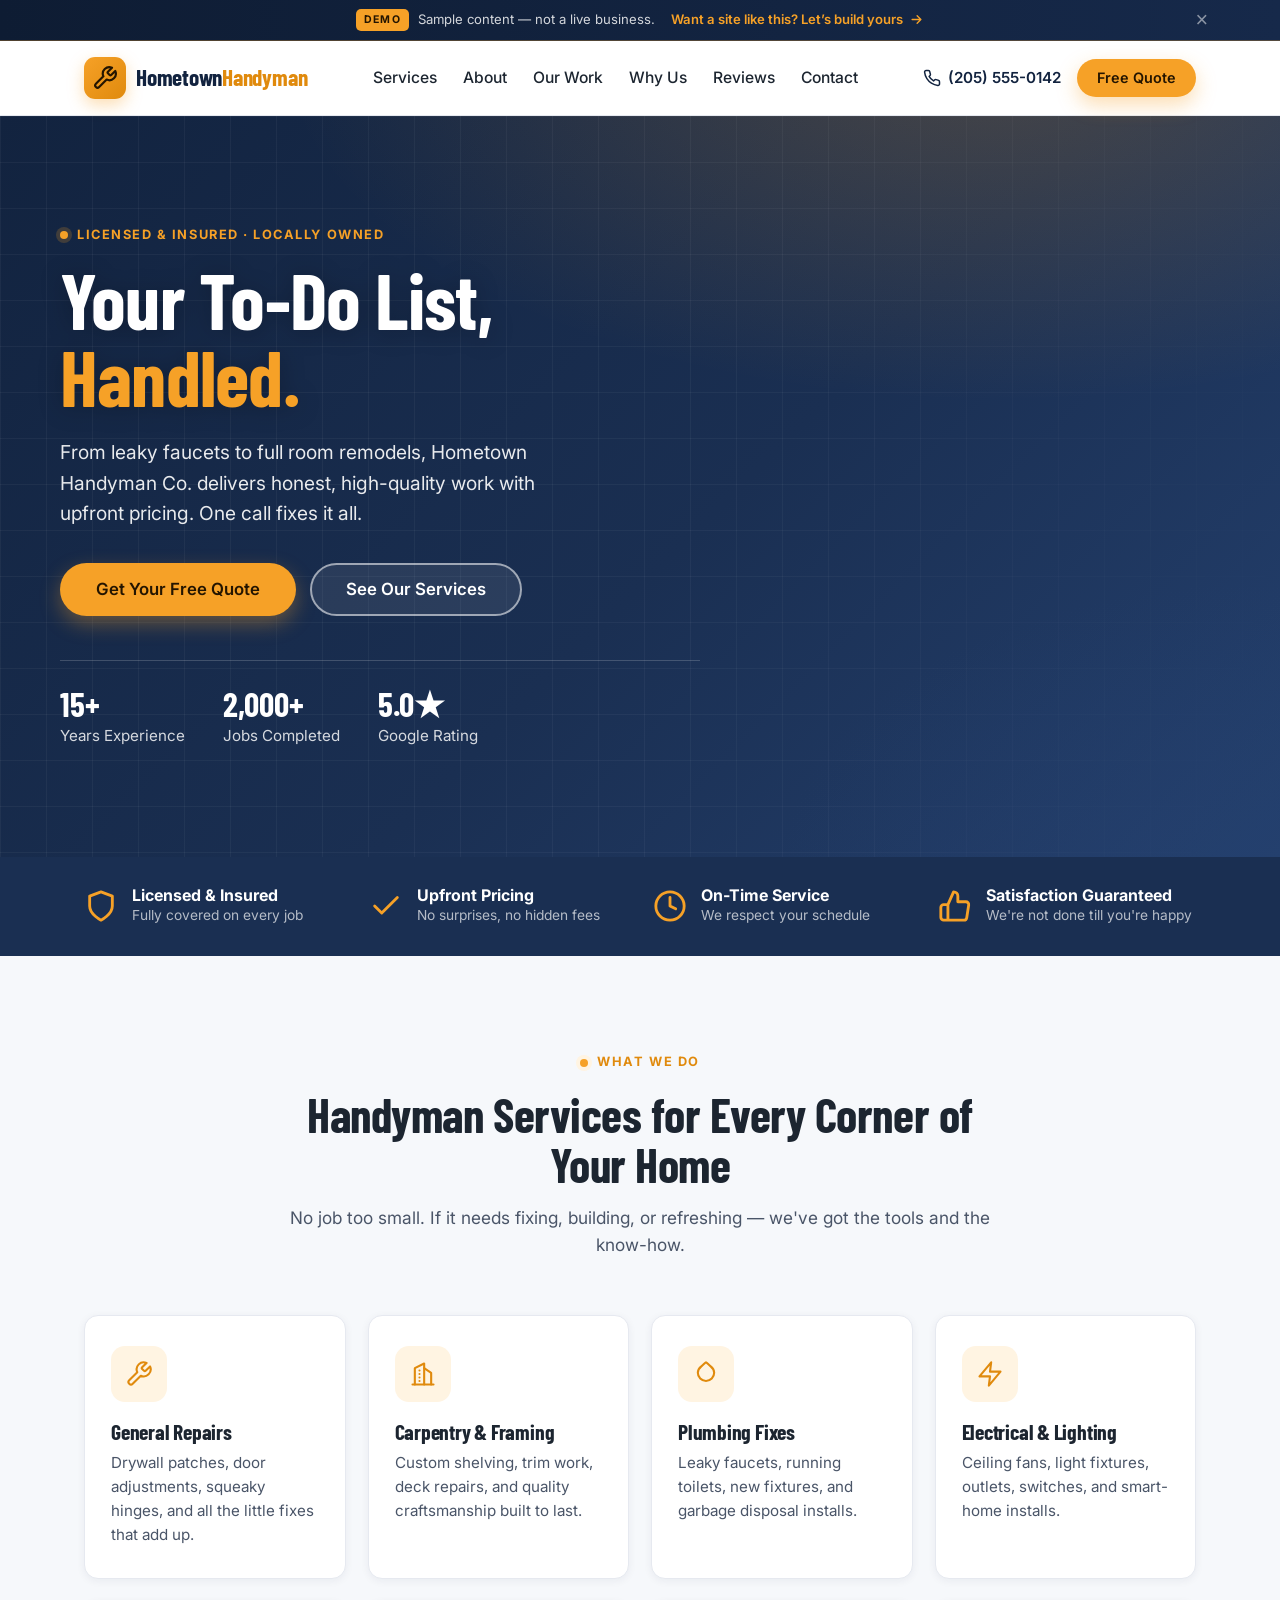
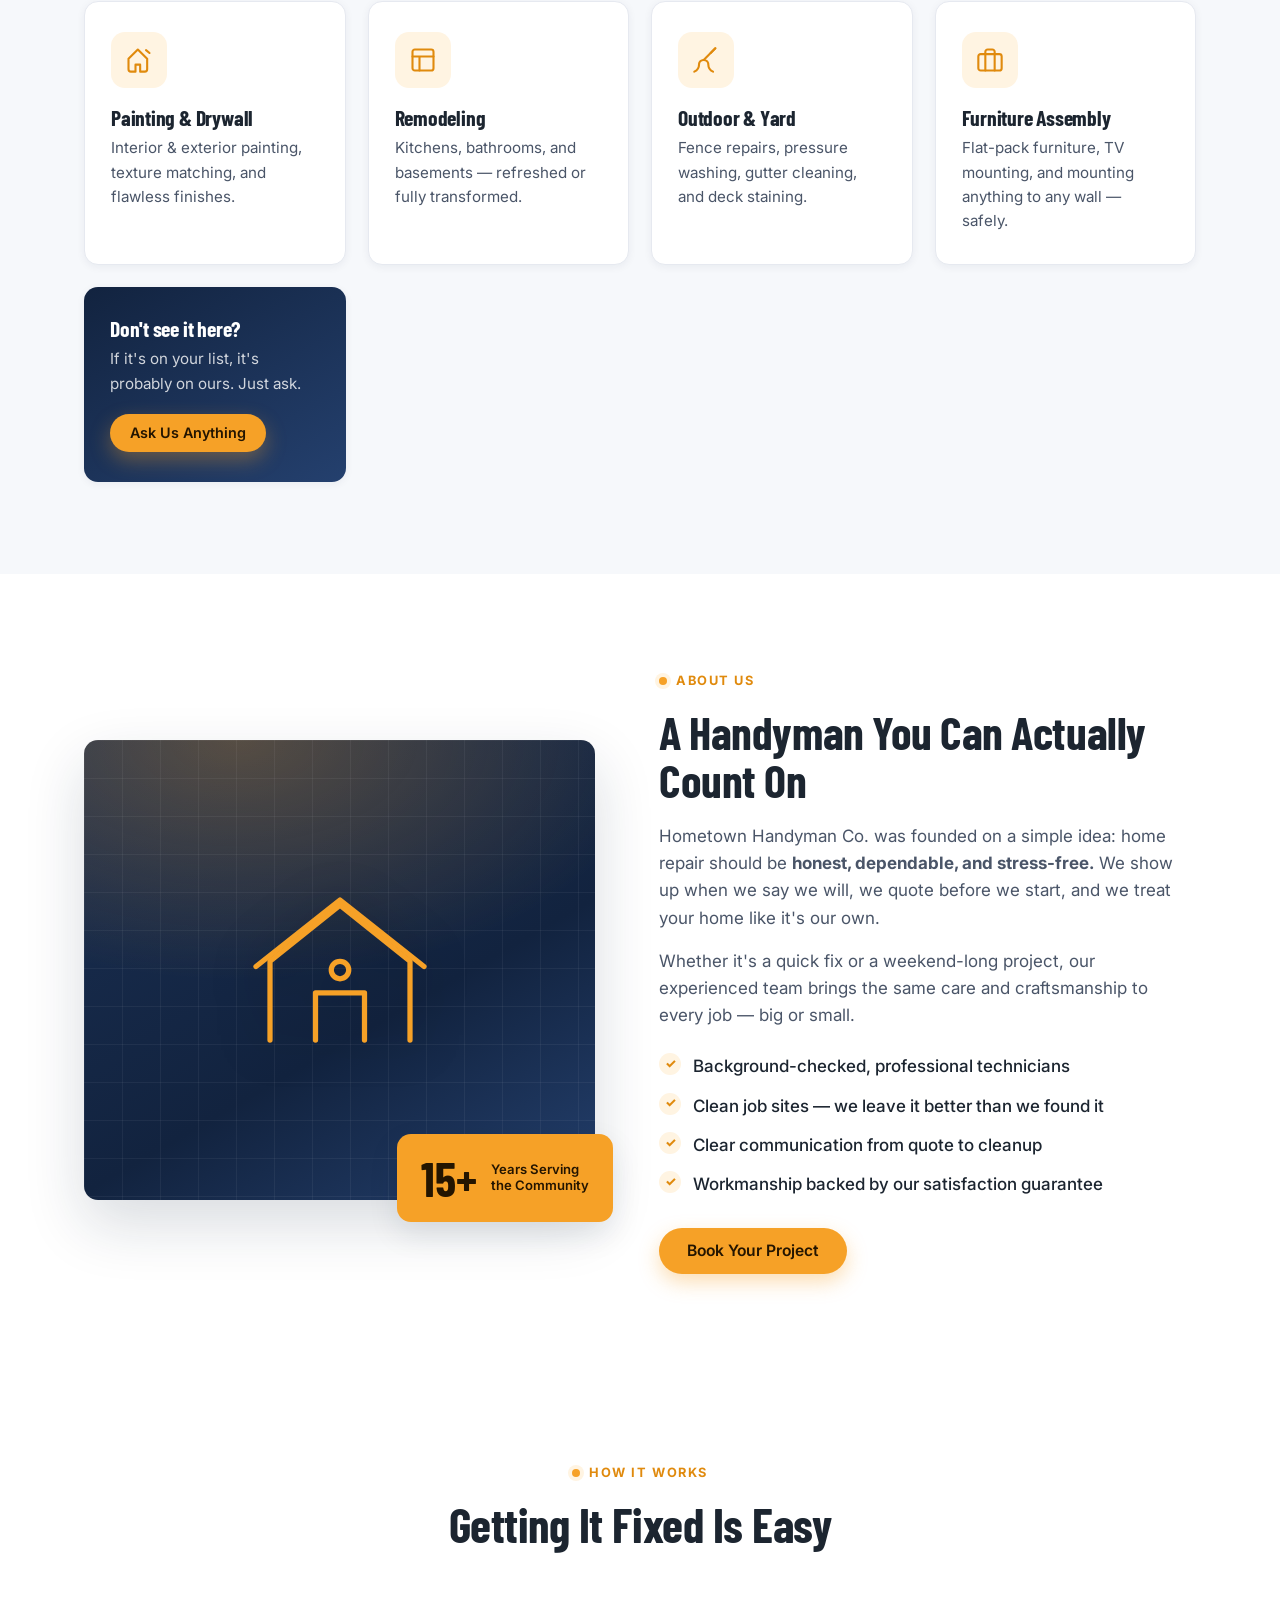
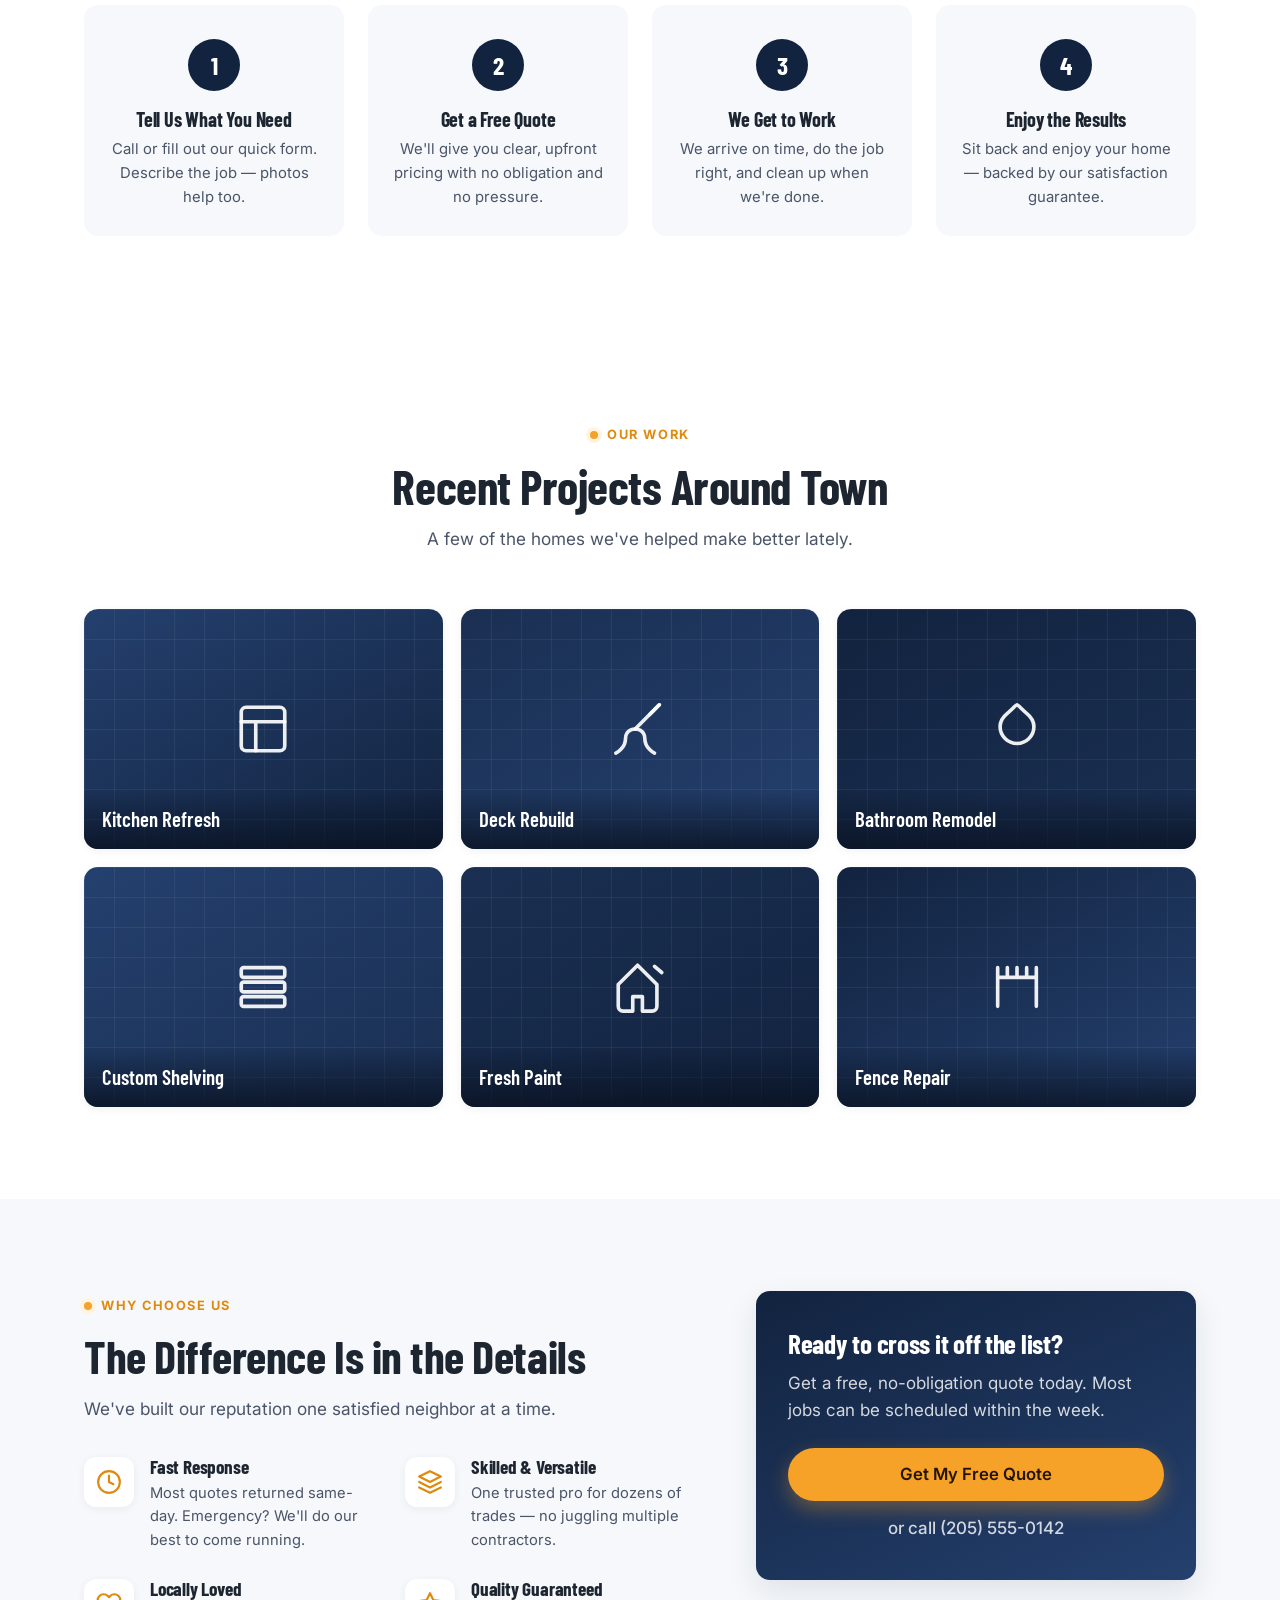
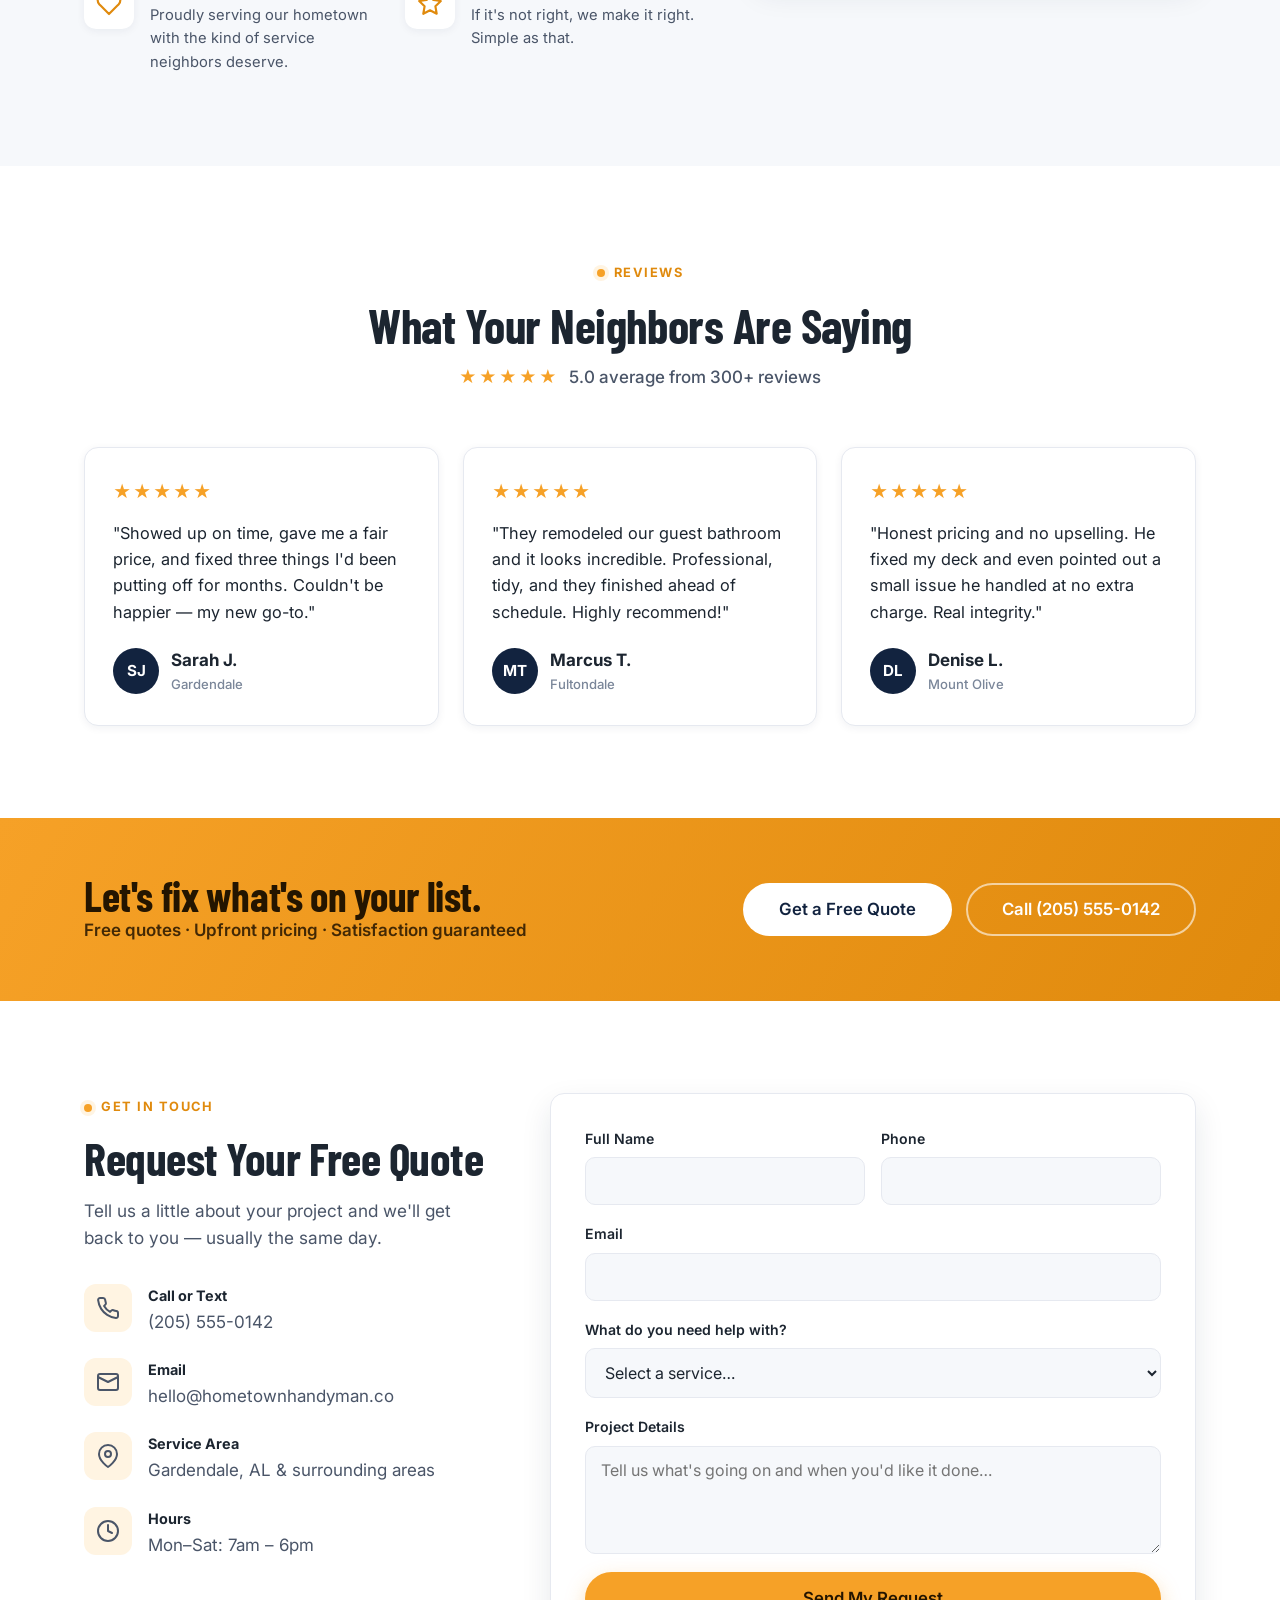
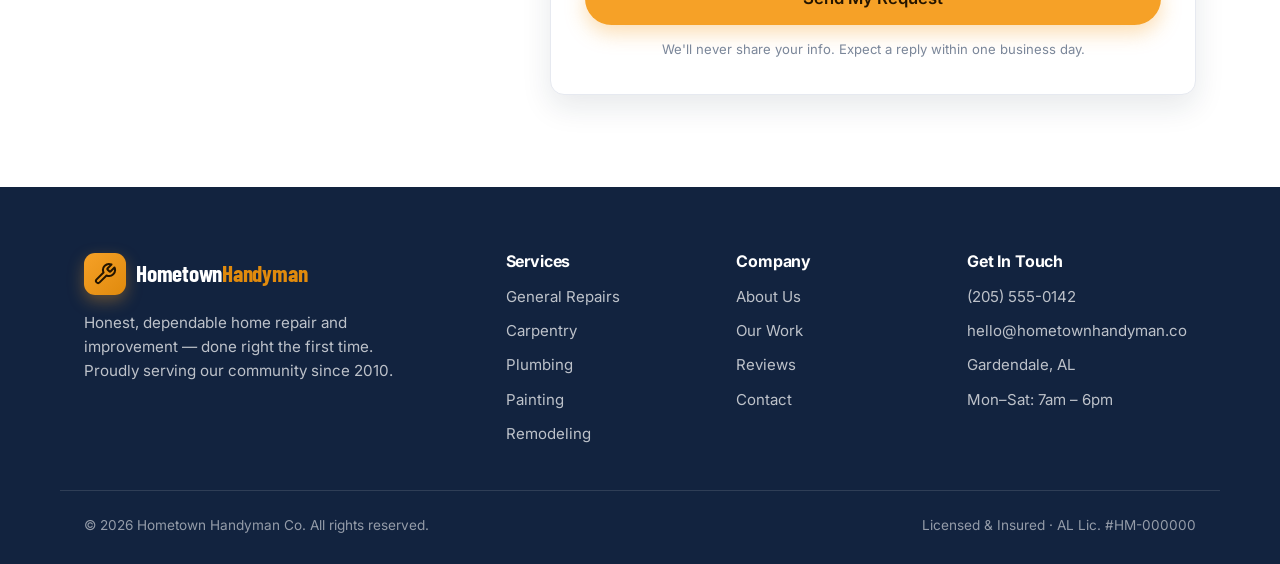
==== commit 41a143b7: "Add dismissible demo banner with 'want a site like this?' CTA" ====
--- a/index.html
+++ b/index.html
@@ -19,6 +19,22 @@
   <link rel="stylesheet" href="css/styles.css" />
 </head>
 <body>
+  <!-- ===================== DEMO BANNER ===================== -->
+  <div class="demo-banner" id="demoBanner" role="region" aria-label="Demo notice">
+    <div class="container demo-banner-inner">
+      <p class="demo-banner-text">
+        <span class="demo-tag">Demo</span>
+        <span>Sample content &mdash; not a live business.</span>
+      </p>
+      <!-- Point this at your real studio contact (email or site). -->
+      <a class="demo-banner-cta" href="mailto:hello@mmwebsites.com?subject=I%20want%20a%20website%20like%20this">
+        Want a site like this? Let&rsquo;s build yours
+        <svg viewBox="0 0 24 24" width="15" height="15" fill="none" stroke="currentColor" stroke-width="2.2" stroke-linecap="round" stroke-linejoin="round" aria-hidden="true"><path d="M5 12h14M13 6l6 6-6 6"/></svg>
+      </a>
+      <button class="demo-banner-close" id="demoBannerClose" type="button" aria-label="Dismiss demo notice">&times;</button>
+    </div>
+  </div>
+
   <!-- ===================== HEADER / NAV ===================== -->
   <header class="site-header" id="top">
     <div class="container header-inner">
--- a/css/styles.css
+++ b/css/styles.css
@@ -92,6 +92,41 @@
 .btn-sm { padding: 10px 18px; font-size: 0.9rem; }
 .btn-lg { padding: 16px 34px; font-size: 1.05rem; }
 .btn-block { display: flex; width: 100%; }
+
+/* ============================================================
+   DEMO BANNER
+   ============================================================ */
+.demo-banner {
+  background: linear-gradient(90deg, #0e1c33, #16294a);
+  color: rgba(255,255,255,.82);
+  border-bottom: 1px solid rgba(246,161,39,.28);
+  font-size: 0.82rem;
+}
+.demo-banner.is-hidden { display: none; }
+.demo-banner-inner { display: flex; align-items: center; justify-content: center; gap: 16px; min-height: 40px; padding-top: 7px; padding-bottom: 7px; flex-wrap: wrap; position: relative; }
+.demo-banner-text { display: inline-flex; align-items: center; gap: 9px; }
+.demo-tag {
+  font-family: var(--ff-body); font-weight: 700; font-size: 0.66rem; letter-spacing: 0.1em; text-transform: uppercase;
+  color: #241500; background: var(--amber); padding: 3px 8px; border-radius: 5px;
+}
+.demo-banner-cta {
+  display: inline-flex; align-items: center; gap: 6px; font-weight: 600; color: var(--amber);
+  padding-bottom: 1px; border-bottom: 1px solid transparent; transition: border-color .2s, color .2s;
+}
+.demo-banner-cta:hover { color: #ffc266; border-color: currentColor; }
+.demo-banner-cta svg { transition: transform .2s ease; }
+.demo-banner-cta:hover svg { transform: translateX(3px); }
+.demo-banner-close {
+  position: absolute; right: 4px; top: 50%; transform: translateY(-50%);
+  background: none; border: 0; color: rgba(255,255,255,.5); font-size: 1.35rem; line-height: 1;
+  cursor: pointer; padding: 4px 8px; border-radius: 6px; transition: color .2s, background .2s;
+}
+.demo-banner-close:hover { color: #fff; background: rgba(255,255,255,.1); }
+
+@media (max-width: 560px) {
+  .demo-banner { font-size: 0.76rem; }
+  .demo-banner-inner { gap: 8px 14px; padding-right: 34px; }
+}
 
 /* ============================================================
    HEADER
